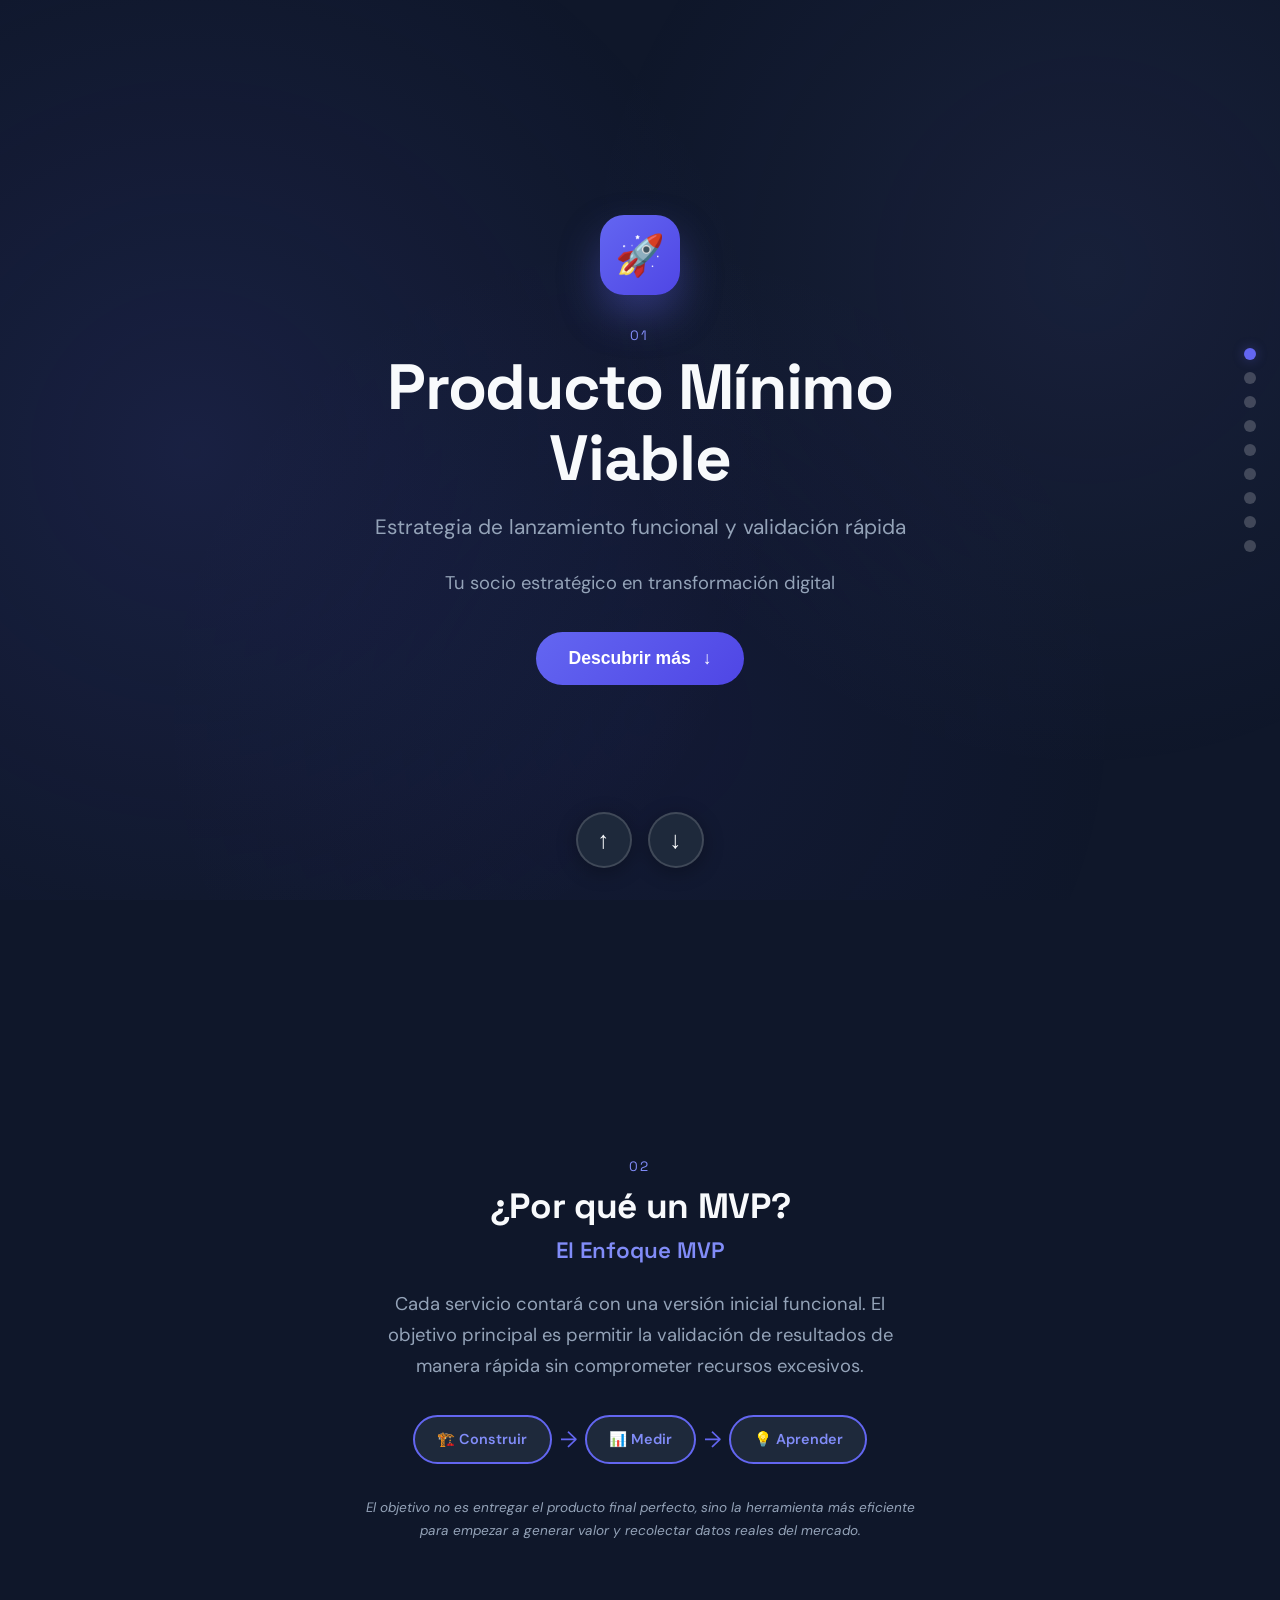
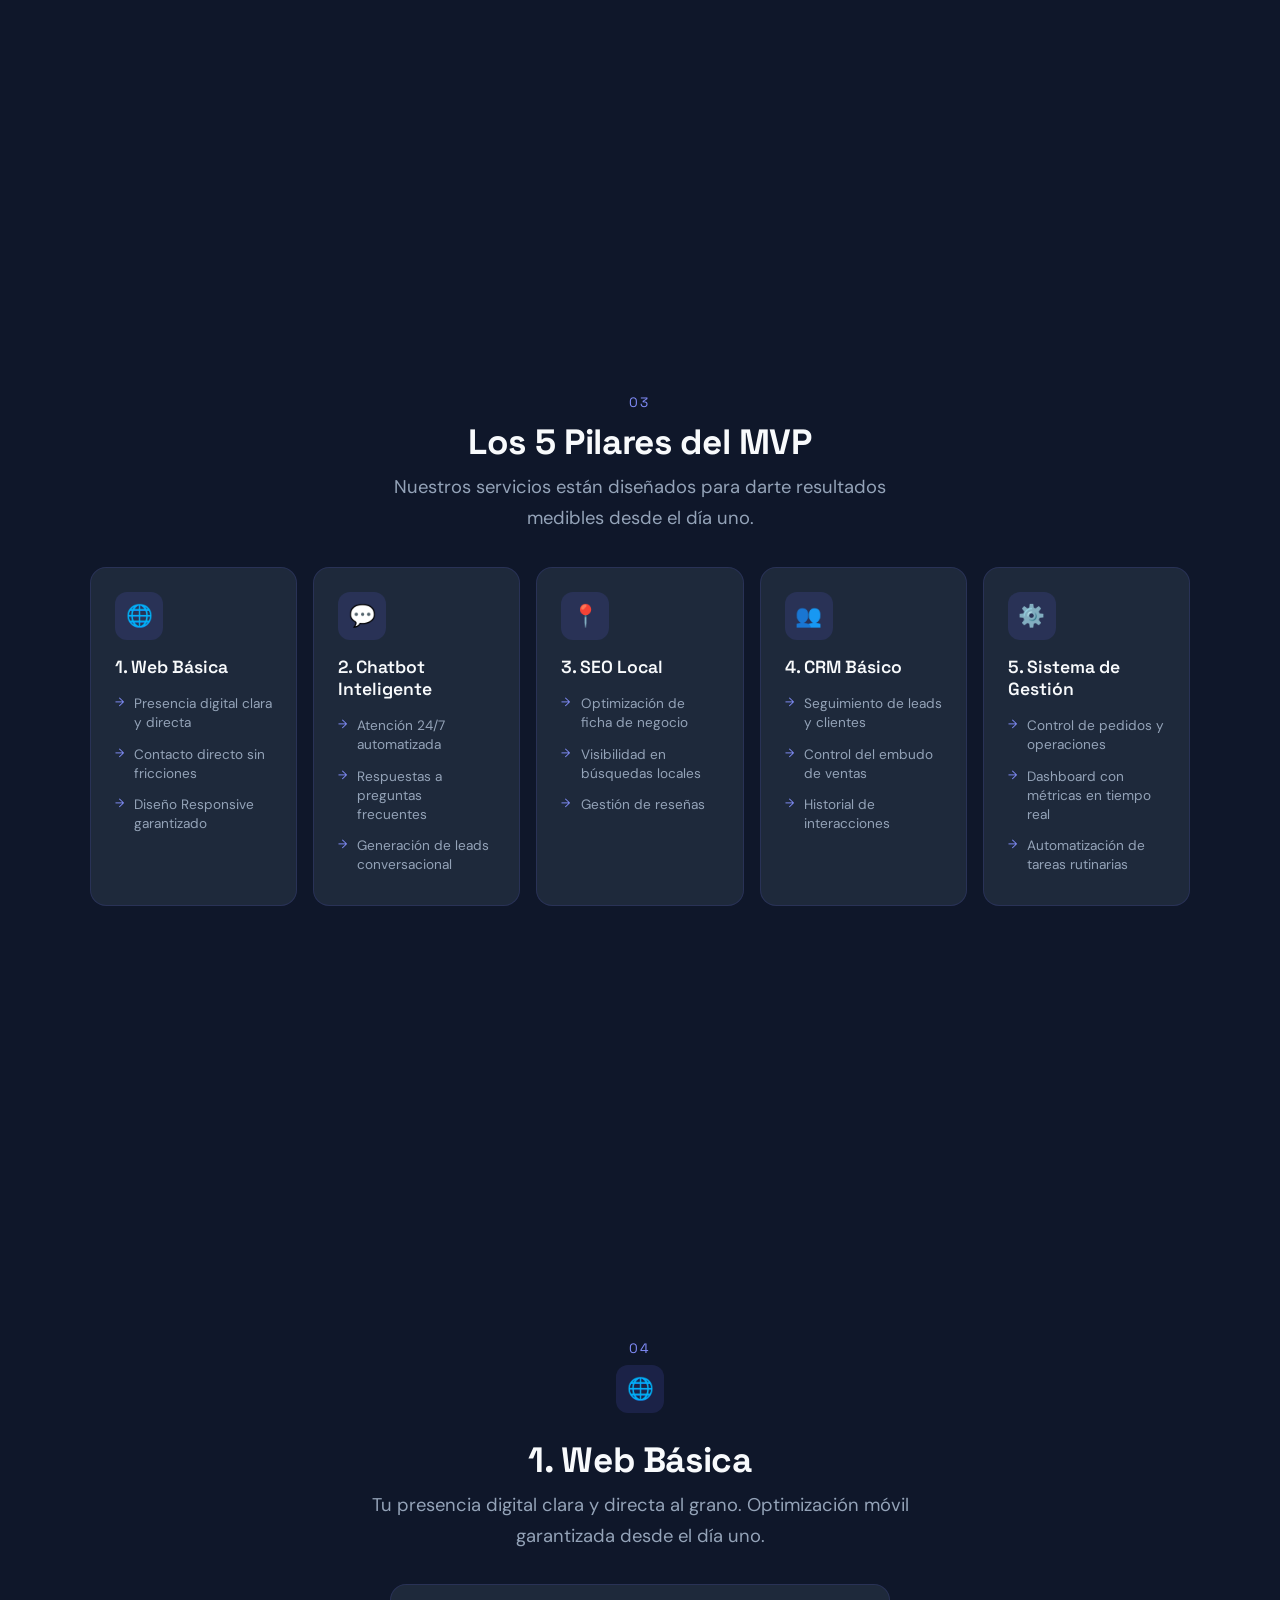
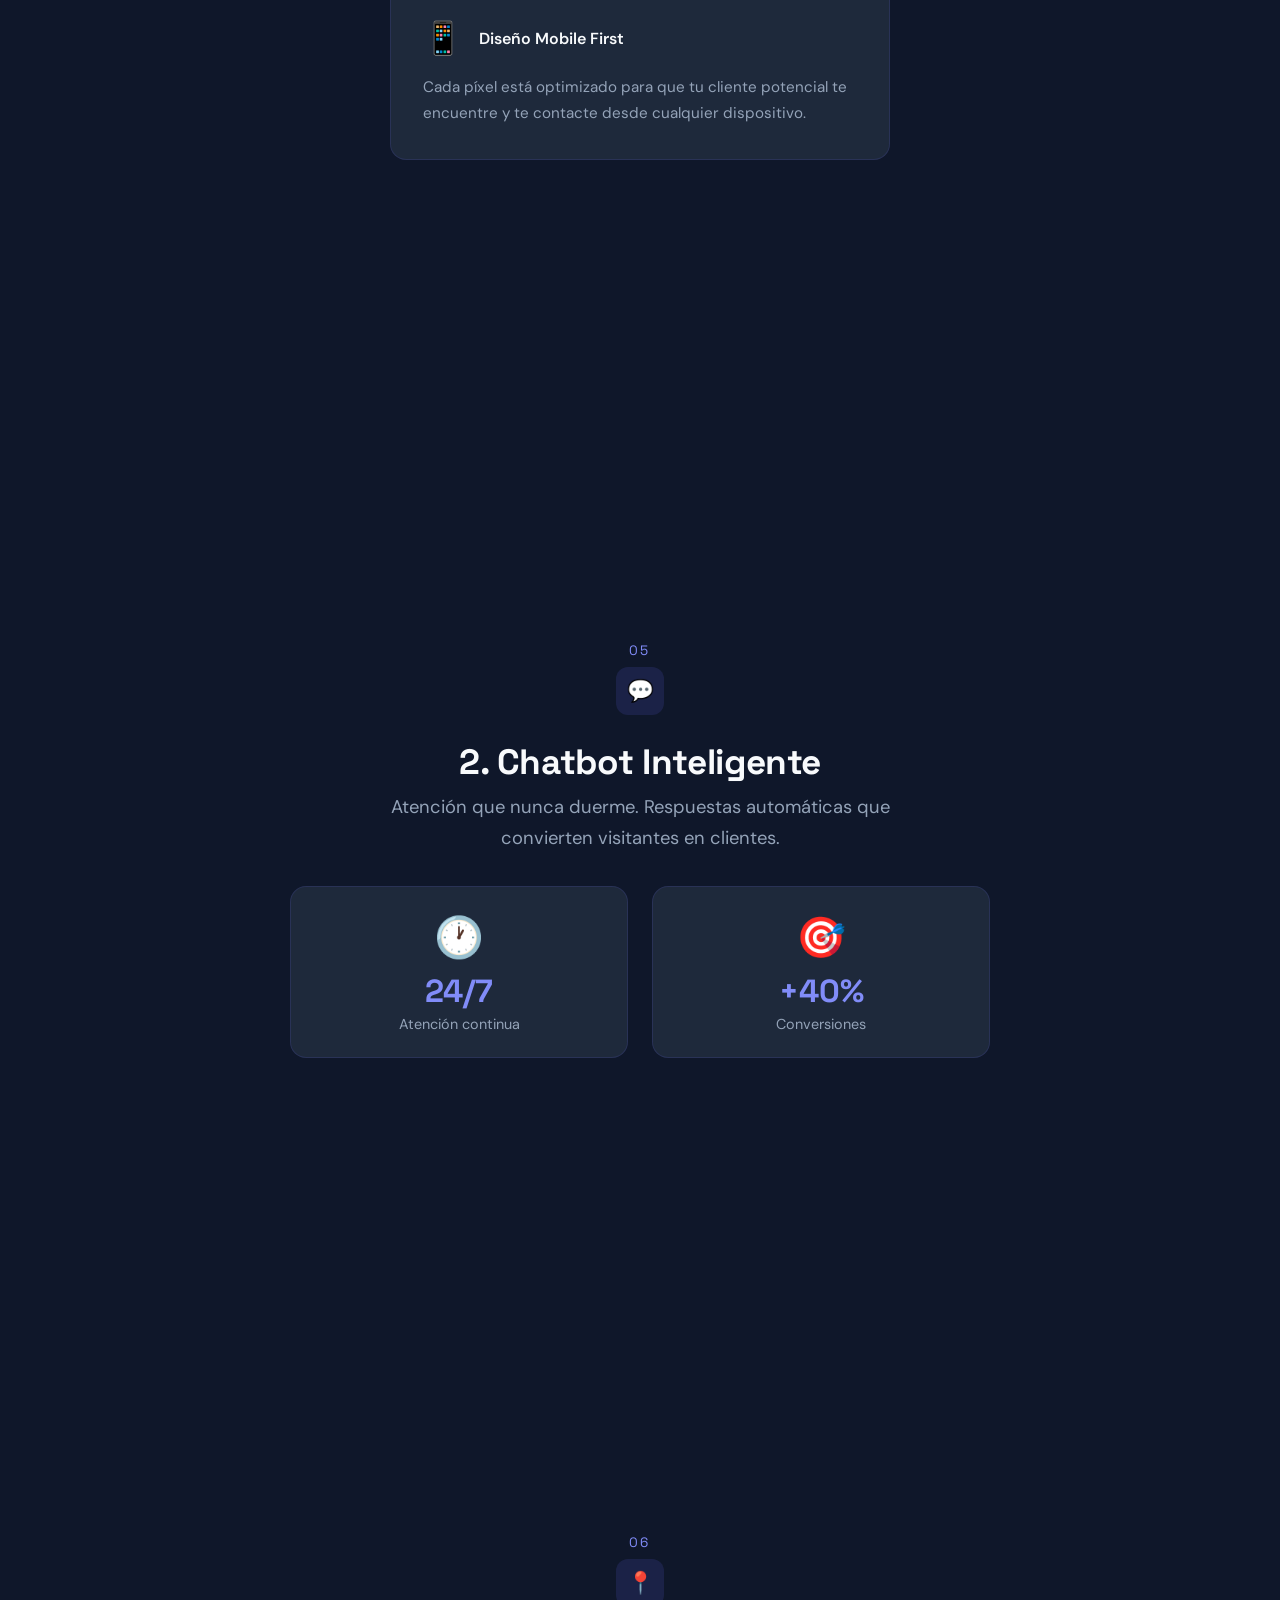
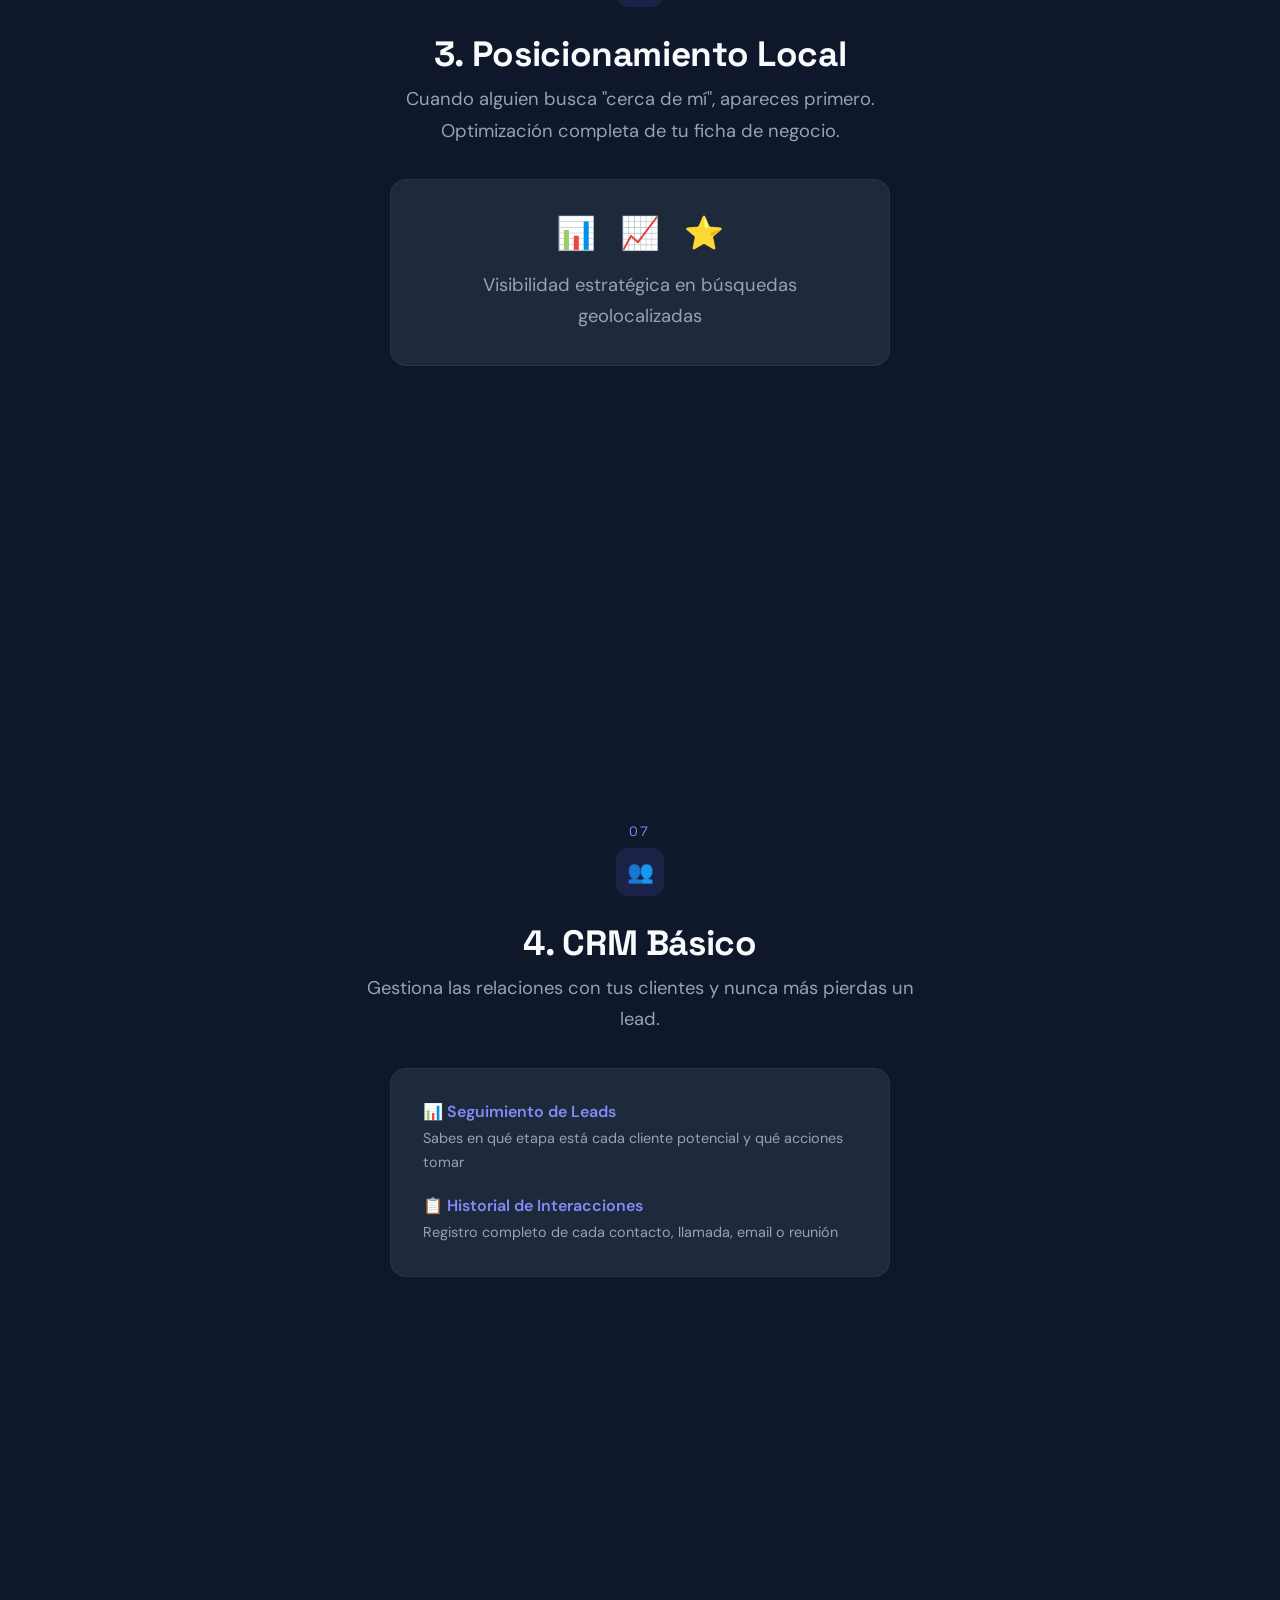
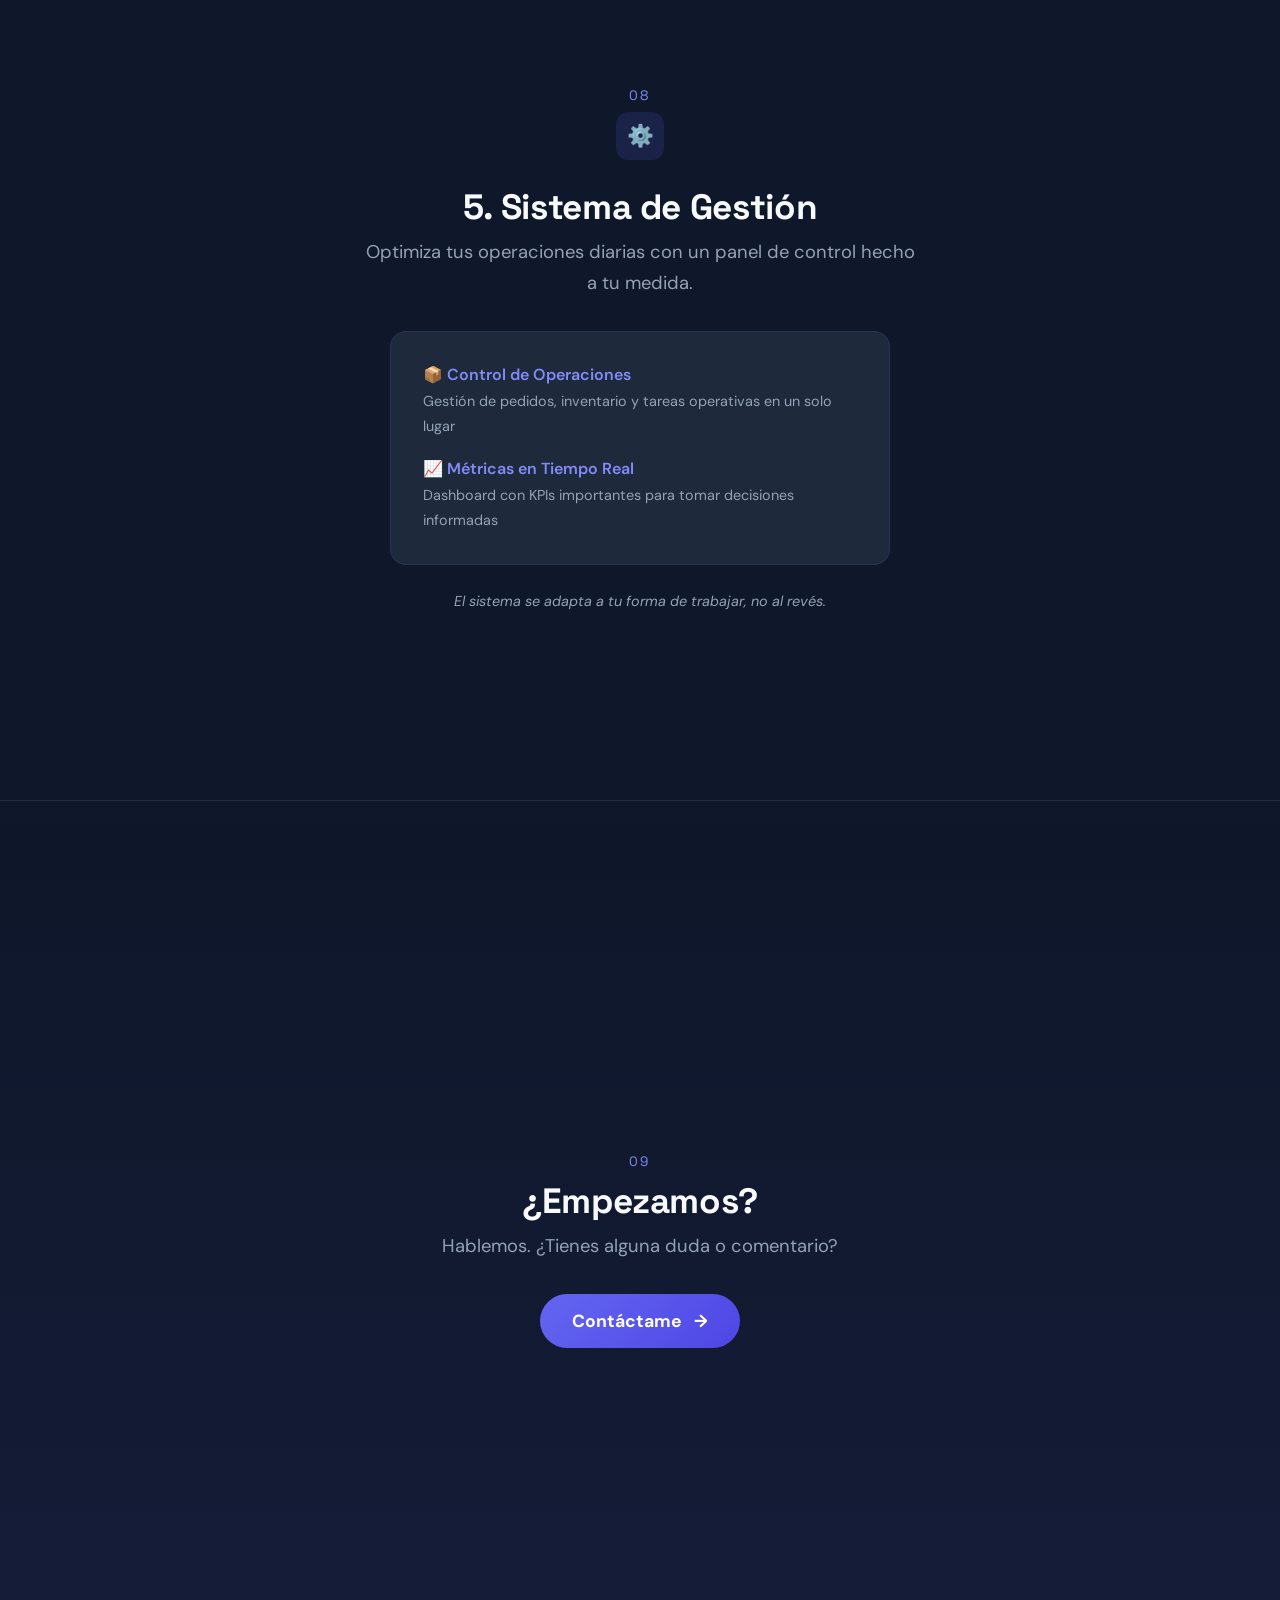
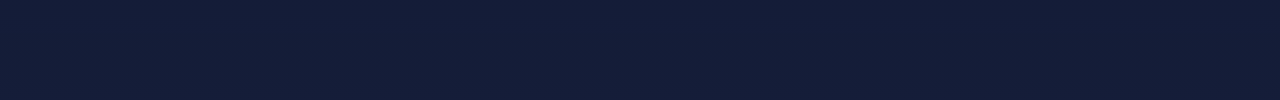
==== index.html @ 4b59388f "index seteado" ====
<!DOCTYPE html>
<html lang="es">
<head>
  <meta charset="UTF-8">
  <meta name="viewport" content="width=device-width, initial-scale=1.0">
  <title>MVP - Producto Mínimo Viable</title>
  <link rel="preconnect" href="https://fonts.googleapis.com">
  <link rel="preconnect" href="https://fonts.gstatic.com" crossorigin>
  <link href="https://fonts.googleapis.com/css2?family=DM+Sans:wght@400;500;700&family=Space+Grotesk:wght@400;600;700&display=swap" rel="stylesheet">
  <style>
    :root {
      /* Indigo Blue Palette */
      --bg-primary: #0F172A;
      --bg-card: #1E293B;
      --bg-card-hover: #263348;
      --text-primary: #F8FAFC;
      --text-secondary: #94A3B8;
      --accent: #6366F1;
      --accent-light: #818CF8;
      --accent-glow: rgba(99, 102, 241, 0.35);
      --gradient: linear-gradient(135deg, #6366F1 0%, #4F46E5 100%);
    }

    * {
      margin: 0;
      padding: 0;
      box-sizing: border-box;
    }

    html {
      scroll-behavior: smooth;
    }

    body {
      font-family: 'DM Sans', sans-serif;
      background: var(--bg-primary);
      color: var(--text-primary);
      overflow-x: hidden;
      min-height: 100vh;
    }

    /* Background Pattern - Indigo */
    body::before {
      content: '';
      position: fixed;
      top: 0;
      left: 0;
      width: 100%;
      height: 100%;
      background: 
        radial-gradient(circle at 15% 50%, rgba(99, 102, 241, 0.12) 0%, transparent 50%),
        radial-gradient(circle at 85% 30%, rgba(129, 140, 248, 0.08) 0%, transparent 40%),
        radial-gradient(circle at 50% 80%, rgba(79, 70, 229, 0.06) 0%, transparent 50%);
      pointer-events: none;
      z-index: -1;
    }

    /* Sections */
    .section {
      min-height: 100vh;
      display: flex;
      flex-direction: column;
      justify-content: center;
      align-items: center;
      padding: 3rem 1.5rem;
      position: relative;
    }

    .section-content {
      max-width: 1100px;
      width: 100%;
      text-align: center;
      animation: fadeIn 0.6s ease-out;
    }

    .section-content-narrow {
      max-width: 700px;
    }

    @keyframes fadeIn {
      from { opacity: 0; transform: translateY(20px); }
      to { opacity: 1; transform: translateY(0); }
    }

    /* Typography */
    h1 {
      font-family: 'Space Grotesk', sans-serif;
      font-size: clamp(2.5rem, 7vw, 4rem);
      font-weight: 700;
      line-height: 1.1;
      margin-bottom: 1rem;
      letter-spacing: -0.02em;
    }

    h2 {
      font-family: 'Space Grotesk', sans-serif;
      font-size: clamp(1.6rem, 4vw, 2.2rem);
      font-weight: 700;
      margin-bottom: 0.5rem;
      letter-spacing: -0.01em;
    }

    h3 {
      font-family: 'Space Grotesk', sans-serif;
      font-size: clamp(1.2rem, 3vw, 1.4rem);
      font-weight: 600;
      color: var(--accent-light);
      margin-bottom: 1.5rem;
    }

    p {
      font-size: clamp(1rem, 2vw, 1.15rem);
      color: var(--text-secondary);
      line-height: 1.7;
      max-width: 550px;
      margin: 0 auto;
    }

    .subtitle {
      font-size: clamp(1.1rem, 2.5vw, 1.3rem);
      color: var(--text-secondary);
      margin-bottom: 1.5rem;
    }

    /* Cover Section */
    .cover-icon {
      width: 80px;
      height: 80px;
      background: var(--gradient);
      border-radius: 24px;
      display: flex;
      align-items: center;
      justify-content: center;
      margin: 0 auto 2rem;
      font-size: 2.5rem;
      box-shadow: 0 20px 40px var(--accent-glow);
    }

    /* Cards - 5 Columns for Large Screens */
    .cards-grid {
      display: grid;
      grid-template-columns: repeat(5, 1fr);
      gap: 1rem;
      margin-top: 2rem;
      width: 100%;
    }

    .card {
      background: var(--bg-card);
      border: 1px solid rgba(99, 102, 241, 0.15);
      border-radius: 16px;
      padding: 1.5rem;
      text-align: left;
      transition: all 0.3s ease;
      display: flex;
      flex-direction: column;
    }

    .card:hover {
      border-color: var(--accent);
      transform: translateY(-4px);
      background: var(--bg-card-hover);
      box-shadow: 0 12px 32px rgba(0, 0, 0, 0.25);
    }

    .card-icon {
      width: 48px;
      height: 48px;
      background: rgba(99, 102, 241, 0.15);
      border-radius: 12px;
      display: flex;
      align-items: center;
      justify-content: center;
      font-size: 1.35rem;
      margin-bottom: 1rem;
    }

    .card h4 {
      font-family: 'Space Grotesk', sans-serif;
      font-size: 1.1rem;
      font-weight: 600;
      margin-bottom: 0.6rem;
      color: var(--text-primary);
    }

    .card ul {
      list-style: none;
      padding: 0;
      margin: 0;
      flex-grow: 1;
    }

    .card li {
      color: var(--text-secondary);
      font-size: 0.85rem;
      padding: 0.4rem 0;
      padding-left: 1.2rem;
      position: relative;
      line-height: 1.4;
    }

    .card li::before {
      content: '→';
      position: absolute;
      left: 0;
      color: var(--accent-light);
      font-size: 0.75rem;
    }

    /* Cycle Diagram */
    .cycle-container {
      display: flex;
      align-items: center;
      justify-content: center;
      gap: 0.5rem;
      margin: 2rem 0;
      flex-wrap: wrap;
    }

    .cycle-step {
      background: var(--bg-card);
      border: 2px solid var(--accent);
      color: var(--accent-light);
      padding: 0.85rem 1.4rem;
      border-radius: 50px;
      font-weight: 600;
      font-size: 0.9rem;
      transition: all 0.3s ease;
    }

    .cycle-arrow {
      color: var(--accent);
      font-size: 1.4rem;
    }

    /* Navigation */
    .nav-buttons {
      position: fixed;
      bottom: 2rem;
      left: 50%;
      transform: translateX(-50%);
      display: flex;
      gap: 1rem;
      z-index: 100;
    }

    .nav-btn {
      width: 56px;
      height: 56px;
      border-radius: 50%;
      border: 2px solid rgba(255,255,255,0.15);
      background: var(--bg-card);
      color: var(--text-primary);
      font-size: 1.5rem;
      cursor: pointer;
      transition: all 0.3s ease;
      display: flex;
      align-items: center;
      justify-content: center;
      box-shadow: 0 4px 20px rgba(0, 0, 0, 0.3);
    }

    .nav-btn:hover {
      border-color: var(--accent);
      background: var(--accent);
      color: white;
    }

    .nav-btn:disabled {
      opacity: 0.3;
      cursor: not-allowed;
    }

    .nav-btn:disabled:hover {
      border-color: rgba(255,255,255,0.15);
      background: var(--bg-card);
      color: var(--text-primary);
    }

    /* Progress Indicator */
    .progress-dots {
      position: fixed;
      right: 1.5rem;
      top: 50%;
      transform: translateY(-50%);
      display: flex;
      flex-direction: column;
      gap: 0.75rem;
      z-index: 100;
    }

    .dot {
      width: 12px;
      height: 12px;
      border-radius: 50%;
      background: rgba(255,255,255,0.2);
      cursor: pointer;
      transition: all 0.3s ease;
    }

    .dot.active {
      background: var(--accent);
      box-shadow: 0 0 12px var(--accent-glow);
    }

    .dot:hover {
      background: var(--accent);
    }

    /* CTA Button */
    .cta-btn {
      display: inline-flex;
      align-items: center;
      gap: 0.75rem;
      background: var(--gradient);
      color: white;
      padding: 1rem 2rem;
      border-radius: 50px;
      font-weight: 700;
      font-size: 1.1rem;
      text-decoration: none;
      margin-top: 2rem;
      transition: all 0.3s ease;
      border: none;
      cursor: pointer;
    }

    .cta-btn:hover {
      transform: scale(1.05);
      box-shadow: 0 15px 30px var(--accent-glow);
    }

    /* Section Number */
    .section-number {
      font-family: 'Space Grotesk', sans-serif;
      font-size: 0.85rem;
      color: var(--accent-light);
      letter-spacing: 0.15em;
      text-transform: uppercase;
      margin-bottom: 0.5rem;
    }

    /* Detail Cards */
    .detail-card {
      background: var(--bg-card);
      border: 1px solid rgba(99, 102, 241, 0.15);
      border-radius: 16px;
      padding: 2rem;
      text-align: left;
      max-width: 500px;
      margin: 2rem auto 0;
    }

    .detail-card-grid {
      display: grid;
      grid-template-columns: 1fr 1fr;
      gap: 1.5rem;
      max-width: 800px;
      margin: 2rem auto 0;
    }

    .stat-card {
      background: var(--bg-card);
      border: 1px solid rgba(99, 102, 241, 0.15);
      border-radius: 16px;
      padding: 1.5rem;
      text-align: center;
    }

    .stat-number {
      color: var(--accent-light);
      font-weight: 700;
      font-size: 2rem;
      font-family: 'Space Grotesk', sans-serif;
    }

    .stat-label {
      color: var(--text-secondary);
      font-size: 0.9rem;
      margin-top: 0.25rem;
    }

    /* Responsive - Tablet */
    @media (max-width: 1024px) {
      .cards-grid {
        grid-template-columns: repeat(3, 1fr);
      }
    }

    /* Responsive - Mobile */
    @media (max-width: 768px) {
      .progress-dots {
        display: none;
      }

      .nav-buttons {
        bottom: 1rem;
      }

      /* Sections: usar 100vh pero contenido al inicio */
      .section {
        min-height: 100vh;
        display: flex;
        flex-direction: column;
        justify-content: flex-start;
        align-items: center;
        padding: 2rem 1.25rem 4rem 1.25rem;
        scroll-margin-top: 0;
        overflow-y: auto;
        -webkit-overflow-scrolling: touch;
      }

      .section-content {
        max-width: 100%;
        width: 100%;
        text-align: center;
        animation: fadeIn 0.6s ease-out;
        flex-shrink: 0;
      }

      /* Reducir spacing entre elementos */
      .section-content-narrow > * + * {
        margin-top: 0.4rem;
      }

      .section-content-narrow {
        max-width: 100%;
      }

      .section-number {
        margin-bottom: 0.2rem;
        font-size: 0.7rem;
      }

      h2 {
        font-size: 1.4rem;
        margin-bottom: 0.25rem;
      }

      h3 {
        font-size: 1rem;
        margin-bottom: 0.5rem;
      }

      p {
        font-size: 0.9rem;
        line-height: 1.5;
      }

      /* Ajustar el cycle-container para que sea más compacto */
      .cycle-container {
        margin: 0.75rem 0;
        gap: 0.3rem;
      }

      .cycle-step {
        padding: 0.5rem 0.85rem;
        font-size: 0.75rem;
      }

      .cycle-arrow {
        font-size: 1rem;
      }

      /* Reducir margins generales */
      .cta-btn {
        margin-top: 1rem;
        padding: 0.75rem 1.25rem;
        font-size: 0.95rem;
      }

      .cover-icon {
        width: 55px;
        height: 55px;
        font-size: 1.75rem;
        margin-bottom: 1rem;
        border-radius: 20px;
      }

      h1 {
        font-size: 1.85rem;
        margin-bottom: 0.4rem;
      }

      .subtitle {
        margin-bottom: 0.75rem;
        font-size: 1rem;
      }

      .card-icon {
        width: 36px;
        height: 36px;
        font-size: 1.1rem;
        margin-bottom: 0.75rem;
      }

      .card h4 {
        font-size: 1rem;
        margin-bottom: 0.4rem;
      }

      .card li {
        font-size: 0.8rem;
        padding: 0.3rem 0;
        padding-left: 1rem;
      }

      .card {
        padding: 1rem;
      }

      /* Detail cards */
      .detail-card {
        padding: 1rem;
        margin-top: 1rem;
        border-radius: 14px;
      }

      .detail-card-grid {
        margin-top: 1rem;
        gap: 0.75rem;
      }

      .stat-card {
        padding: 0.85rem;
        border-radius: 14px;
      }

      .stat-number {
        font-size: 1.5rem;
      }

      .stat-label {
        font-size: 0.8rem;
      }

      /* Section 3: 5 Pilares - una card por pantalla en móvil */
      #section-2 {
        padding: 2rem 1.25rem 4rem 1.25rem;
        min-height: 100vh;
      }

      #section-2 .section-content {
        display: flex;
        flex-direction: column;
        height: 100%;
      }

      #section-2 > .section-content > p {
        margin-bottom: 0.75rem;
      }

      #section-2 .cards-grid {
        display: flex;
        flex-direction: column;
        gap: 0.75rem;
        overflow-y: auto;
        scrollbar-width: none;
        -ms-overflow-style: none;
        scroll-snap-type: y mandatory;
        padding-bottom: 0.5rem;
      }

      #section-2 .cards-grid::-webkit-scrollbar {
        display: none;
      }

      #section-2 .card {
        flex-shrink: 0;
        scroll-snap-align: center;
        min-height: calc(100vh - 180px);
        display: flex;
        flex-direction: column;
        justify-content: center;
        border-radius: 14px;
        padding: 1.25rem;
      }

      #section-2 .card h4 {
        font-size: 1.1rem;
        margin-bottom: 0.5rem;
      }

      #section-2 .card li {
        font-size: 0.85rem;
        padding: 0.35rem 0;
        padding-left: 1.1rem;
      }

      #section-2 .card ul {
        margin-top: 0.25rem;
      }
    }

    /* Footer CTA */
    .footer-cta {
      background: linear-gradient(180deg, transparent 0%, rgba(99, 102, 241, 0.08) 100%);
      border-top: 1px solid rgba(255,255,255,0.06);
    }
  </style>
</head>
<body>

  <!-- Section 1: Cover -->
  <section class="section" id="section-0" data-index="0">
    <div class="section-content section-content-narrow">
      <div class="cover-icon">🚀</div>
      <div class="section-number">01</div>
      <h1>Producto Mínimo Viable</h1>
      <p class="subtitle">Estrategia de lanzamiento funcional y validación rápida</p>
      <p>Tu socio estratégico en transformación digital</p>
      <button class="cta-btn" onclick="scrollToSection(1)">
        Descubrir más
        <span>↓</span>
      </button>
    </div>
  </section>

  <!-- Section 2: MVP Approach -->
  <section class="section" id="section-1" data-index="1">
    <div class="section-content section-content-narrow">
      <div class="section-number">02</div>
      <h2>¿Por qué un MVP?</h2>
      <h3>El Enfoque MVP</h3>
      <p>Cada servicio contará con una versión inicial funcional. El objetivo principal es permitir la validación de resultados de manera rápida sin comprometer recursos excesivos.</p>
      
      <div class="cycle-container">
        <div class="cycle-step">🏗️ Construir</div>
        <span class="cycle-arrow">→</span>
        <div class="cycle-step">📊 Medir</div>
        <span class="cycle-arrow">→</span>
        <div class="cycle-step">💡 Aprender</div>
      </div>
      
      <p style="font-size: 0.85rem; font-style: italic; margin-top: 0.75rem;">El objetivo no es entregar el producto final perfecto, sino la herramienta más eficiente para empezar a generar valor y recolectar datos reales del mercado.</p>
    </div>
  </section>

  <!-- Section 3: Services Overview - 5 Cards in One Screen -->
  <section class="section" id="section-2" data-index="2">
    <div class="section-content">
      <div class="section-number">03</div>
      <h2>Los 5 Pilares del MVP</h2>
      <p>Nuestros servicios están diseñados para darte resultados medibles desde el día uno.</p>
      
      <div class="cards-grid">
        <div class="card">
          <div class="card-icon">🌐</div>
          <h4>1. Web Básica</h4>
          <ul>
            <li>Presencia digital clara y directa</li>
            <li>Contacto directo sin fricciones</li>
            <li>Diseño Responsive garantizado</li>
          </ul>
        </div>
        
        <div class="card">
          <div class="card-icon">💬</div>
          <h4>2. Chatbot Inteligente</h4>
          <ul>
            <li>Atención 24/7 automatizada</li>
            <li>Respuestas a preguntas frecuentes</li>
            <li>Generación de leads conversacional</li>
          </ul>
        </div>
        
        <div class="card">
          <div class="card-icon">📍</div>
          <h4>3. SEO Local</h4>
          <ul>
            <li>Optimización de ficha de negocio</li>
            <li>Visibilidad en búsquedas locales</li>
            <li>Gestión de reseñas</li>
          </ul>
        </div>
        
        <div class="card">
          <div class="card-icon">👥</div>
          <h4>4. CRM Básico</h4>
          <ul>
            <li>Seguimiento de leads y clientes</li>
            <li>Control del embudo de ventas</li>
            <li>Historial de interacciones</li>
          </ul>
        </div>
        
        <div class="card">
          <div class="card-icon">⚙️</div>
          <h4>5. Sistema de Gestión</h4>
          <ul>
            <li>Control de pedidos y operaciones</li>
            <li>Dashboard con métricas en tiempo real</li>
            <li>Automatización de tareas rutinarias</li>
          </ul>
        </div>
      </div>
    </div>
  </section>

  <!-- Section 4: Web Basic Detail -->
  <section class="section" id="section-3" data-index="3">
    <div class="section-content section-content-narrow">
      <div class="section-number">04</div>
      <div class="card-icon" style="margin: 0 auto 1.5rem;">🌐</div>
      <h2>1. Web Básica</h2>
      <p>Tu presencia digital clara y directa al grano. Optimización móvil garantizada desde el día uno.</p>
      
      <div class="detail-card">
        <div style="display: flex; align-items: center; gap: 1rem; margin-bottom: 1rem;">
          <span style="font-size: 2rem;">📱</span>
          <span style="color: var(--text-primary); font-weight: 600;">Diseño Mobile First</span>
        </div>
        <p style="margin: 0; font-size: 0.95rem;">Cada píxel está optimizado para que tu cliente potencial te encuentre y te contacte desde cualquier dispositivo.</p>
      </div>
    </div>
  </section>

  <!-- Section 5: Chatbot Detail -->
  <section class="section" id="section-4" data-index="4">
    <div class="section-content section-content-narrow">
      <div class="section-number">05</div>
      <div class="card-icon" style="margin: 0 auto 1.5rem;">💬</div>
      <h2>2. Chatbot Inteligente</h2>
      <p>Atención que nunca duerme. Respuestas automáticas que convierten visitantes en clientes.</p>
      
      <div class="detail-card-grid">
        <div class="stat-card">
          <div style="font-size: 2.5rem; margin-bottom: 0.5rem;">🕐</div>
          <div class="stat-number">24/7</div>
          <div class="stat-label">Atención continua</div>
        </div>
        <div class="stat-card">
          <div style="font-size: 2.5rem; margin-bottom: 0.5rem;">🎯</div>
          <div class="stat-number">+40%</div>
          <div class="stat-label">Conversiones</div>
        </div>
      </div>
    </div>
  </section>

  <!-- Section 6: SEO Local Detail -->
  <section class="section" id="section-5" data-index="5">
    <div class="section-content section-content-narrow">
      <div class="section-number">06</div>
      <div class="card-icon" style="margin: 0 auto 1.5rem;">📍</div>
      <h2>3. Posicionamiento Local</h2>
      <p>Cuando alguien busca "cerca de mí", apareces primero. Optimización completa de tu ficha de negocio.</p>
      
      <div class="detail-card">
        <div style="display: flex; align-items: center; justify-content: center; gap: 1.5rem; margin-bottom: 1rem;">
          <span style="font-size: 2rem;">📊</span>
          <span style="font-size: 2rem;">📈</span>
          <span style="font-size: 2rem;">⭐</span>
        </div>
        <p style="text-align: center; margin: 0;">Visibilidad estratégica en búsquedas geolocalizadas</p>
      </div>
    </div>
  </section>

  <!-- Section 7: CRM Detail -->
  <section class="section" id="section-6" data-index="6">
    <div class="section-content section-content-narrow">
      <div class="section-number">07</div>
      <div class="card-icon" style="margin: 0 auto 1.5rem;">👥</div>
      <h2>4. CRM Básico</h2>
      <p>Gestiona las relaciones con tus clientes y nunca más pierdas un lead.</p>
      
      <div class="detail-card">
        <div style="margin-bottom: 1.25rem;">
          <div style="color: var(--accent-light); font-weight: 600; margin-bottom: 0.25rem;">📊 Seguimiento de Leads</div>
          <p style="margin: 0; font-size: 0.9rem; max-width: 100%;">Sabes en qué etapa está cada cliente potencial y qué acciones tomar</p>
        </div>
        <div>
          <div style="color: var(--accent-light); font-weight: 600; margin-bottom: 0.25rem;">📋 Historial de Interacciones</div>
          <p style="margin: 0; font-size: 0.9rem; max-width: 100%;">Registro completo de cada contacto, llamada, email o reunión</p>
        </div>
      </div>
    </div>
  </section>

  <!-- Section 8: System Detail -->
  <section class="section" id="section-7" data-index="7">
    <div class="section-content section-content-narrow">
      <div class="section-number">08</div>
      <div class="card-icon" style="margin: 0 auto 1.5rem;">⚙️</div>
      <h2>5. Sistema de Gestión</h2>
      <p>Optimiza tus operaciones diarias con un panel de control hecho a tu medida.</p>
      
      <div class="detail-card">
        <div style="margin-bottom: 1.25rem;">
          <div style="color: var(--accent-light); font-weight: 600; margin-bottom: 0.25rem;">📦 Control de Operaciones</div>
          <p style="margin: 0; font-size: 0.9rem; max-width: 100%;">Gestión de pedidos, inventario y tareas operativas en un solo lugar</p>
        </div>
        <div>
          <div style="color: var(--accent-light); font-weight: 600; margin-bottom: 0.25rem;">📈 Métricas en Tiempo Real</div>
          <p style="margin: 0; font-size: 0.9rem; max-width: 100%;">Dashboard con KPIs importantes para tomar decisiones informadas</p>
        </div>
      </div>
      
      <p style="margin-top: 1.5rem; font-size: 0.9rem; font-style: italic;">El sistema se adapta a tu forma de trabajar, no al revés.</p>
    </div>
  </section>

  <!-- Section 9: Final CTA -->
  <section class="section footer-cta" id="section-8" data-index="8">
    <div class="section-content section-content-narrow">
      <div class="section-number">09</div>
      <h2>¿Empezamos?</h2>
      <p>Hablemos. ¿Tienes alguna duda o comentario?</p>
      <a href="https://wa.me/526481019036?text=Hola,%20me%20interesa%20conocer%20más%20sobre%20sus%20servicios" class="cta-btn" target="_blank" rel="noopener noreferrer">
        Contáctame
        <span>→</span>
      </a>
    </div>
  </section>

  <!-- Navigation -->
  <div class="nav-buttons">
    <button class="nav-btn" id="prev-btn" onclick="prevSection()">↑</button>
    <button class="nav-btn" id="next-btn" onclick="nextSection()">↓</button>
  </div>

  <!-- Progress Dots -->
  <div class="progress-dots" id="progress-dots"></div>

  <script>
    const sections = document.querySelectorAll('.section');
    const totalSections = sections.length;
    let currentSection = 0;

    // Para móvil: trackear card actual dentro de los 5 pilares
    let currentCardInPillars = 0;
    const cardsGrid = document.querySelector('#section-2 .cards-grid');
    const cards = cardsGrid ? cardsGrid.querySelectorAll('.card') : [];

    // Create progress dots
    const dotsContainer = document.getElementById('progress-dots');
    for (let i = 0; i < totalSections; i++) {
      const dot = document.createElement('div');
      dot.className = 'dot' + (i === 0 ? ' active' : '');
      dot.onclick = () => scrollToSection(i);
      dotsContainer.appendChild(dot);
    }

    function updateUI() {
      // Update dots
      document.querySelectorAll('.dot').forEach((dot, index) => {
        dot.classList.toggle('active', index === currentSection);
      });

      // Update nav buttons
      document.getElementById('prev-btn').disabled = currentSection === 0;
      document.getElementById('next-btn').disabled = currentSection === totalSections - 1;
    }

    function scrollToSection(index) {
      if (index >= 0 && index < totalSections) {
        currentSection = index;
        sections[index].scrollIntoView({ behavior: 'smooth' });
        updateUI();
      }
    }

    function isMobile() {
      return window.innerWidth <= 768;
    }

    function nextSection() {
      // En móvil, si estamos en la sección de pilares (index 2)
      if (isMobile() && currentSection === 2 && cards.length > 0) {
        if (currentCardInPillars < cards.length - 1) {
          currentCardInPillars++;
          cards[currentCardInPillars].scrollIntoView({ behavior: 'smooth', block: 'center' });
          return;
        } else {
          // Ir a la siguiente sección principal
          currentCardInPillars = 0;
        }
      }
      
      if (currentSection < totalSections - 1) {
        scrollToSection(currentSection + 1);
      }
    }

    function prevSection() {
      // En móvil, si estamos en la sección de pilares (index 2)
      if (isMobile() && currentSection === 2 && cards.length > 0) {
        if (currentCardInPillars > 0) {
          currentCardInPillars--;
          cards[currentCardInPillars].scrollIntoView({ behavior: 'smooth', block: 'center' });
          return;
        } else {
          // Ir a la sección anterior
          currentCardInPillars = 0;
        }
      }
      
      if (currentSection > 0) {
        scrollToSection(currentSection - 1);
      }
    }

    // Keyboard navigation
    document.addEventListener('keydown', (e) => {
      if (e.key === 'ArrowDown' || e.key === 'ArrowRight') {
        e.preventDefault();
        nextSection();
      } else if (e.key === 'ArrowUp' || e.key === 'ArrowLeft') {
        e.preventDefault();
        prevSection();
      }
    });

    // Scroll detection
    const observer = new IntersectionObserver((entries) => {
      entries.forEach(entry => {
        if (entry.isIntersecting) {
          const index = parseInt(entry.target.dataset.index);
          currentSection = index;
          
          // Reset card index cuando entramos a pilares
          if (index === 2) {
            currentCardInPillars = 0;
          }
          
          updateUI();
        }
      });
    }, { threshold: 0.5 });

    sections.forEach(section => observer.observe(section));

    // Initialize
    updateUI();
  </script>
</body>
</html>
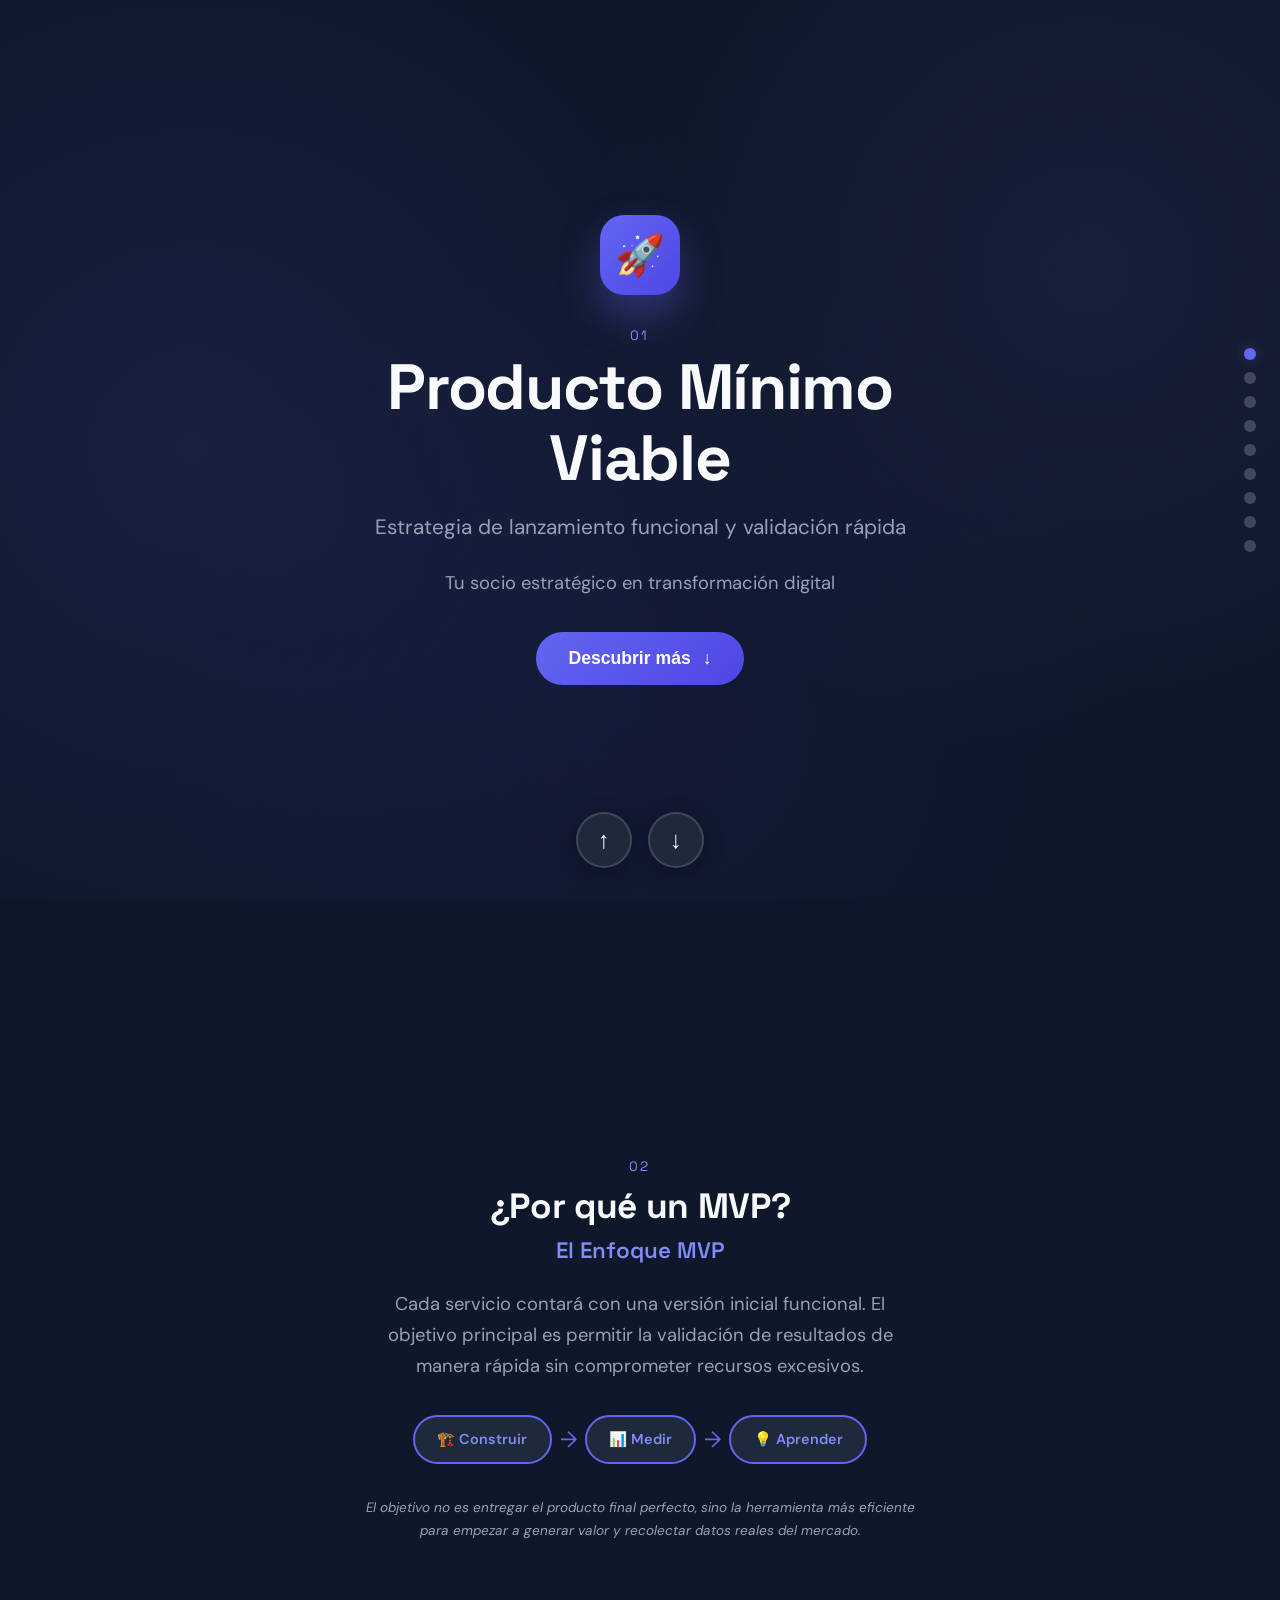
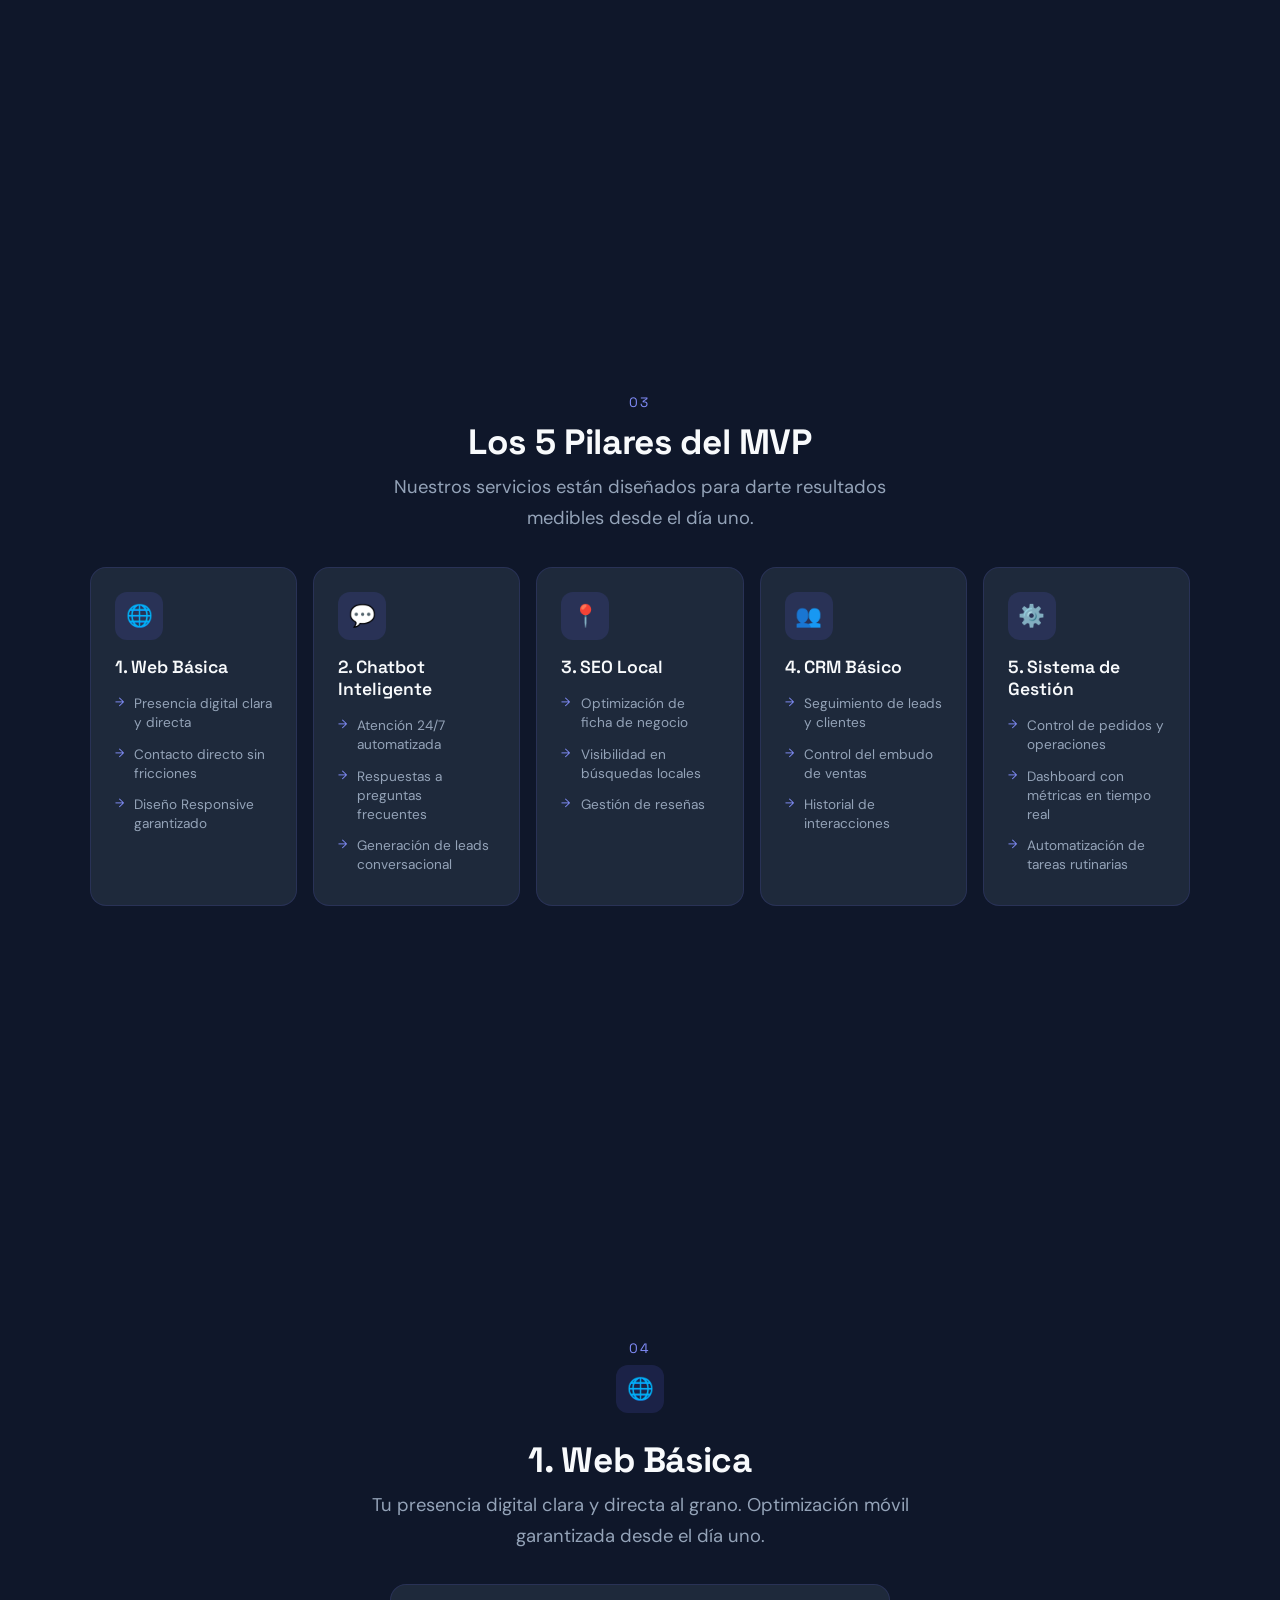
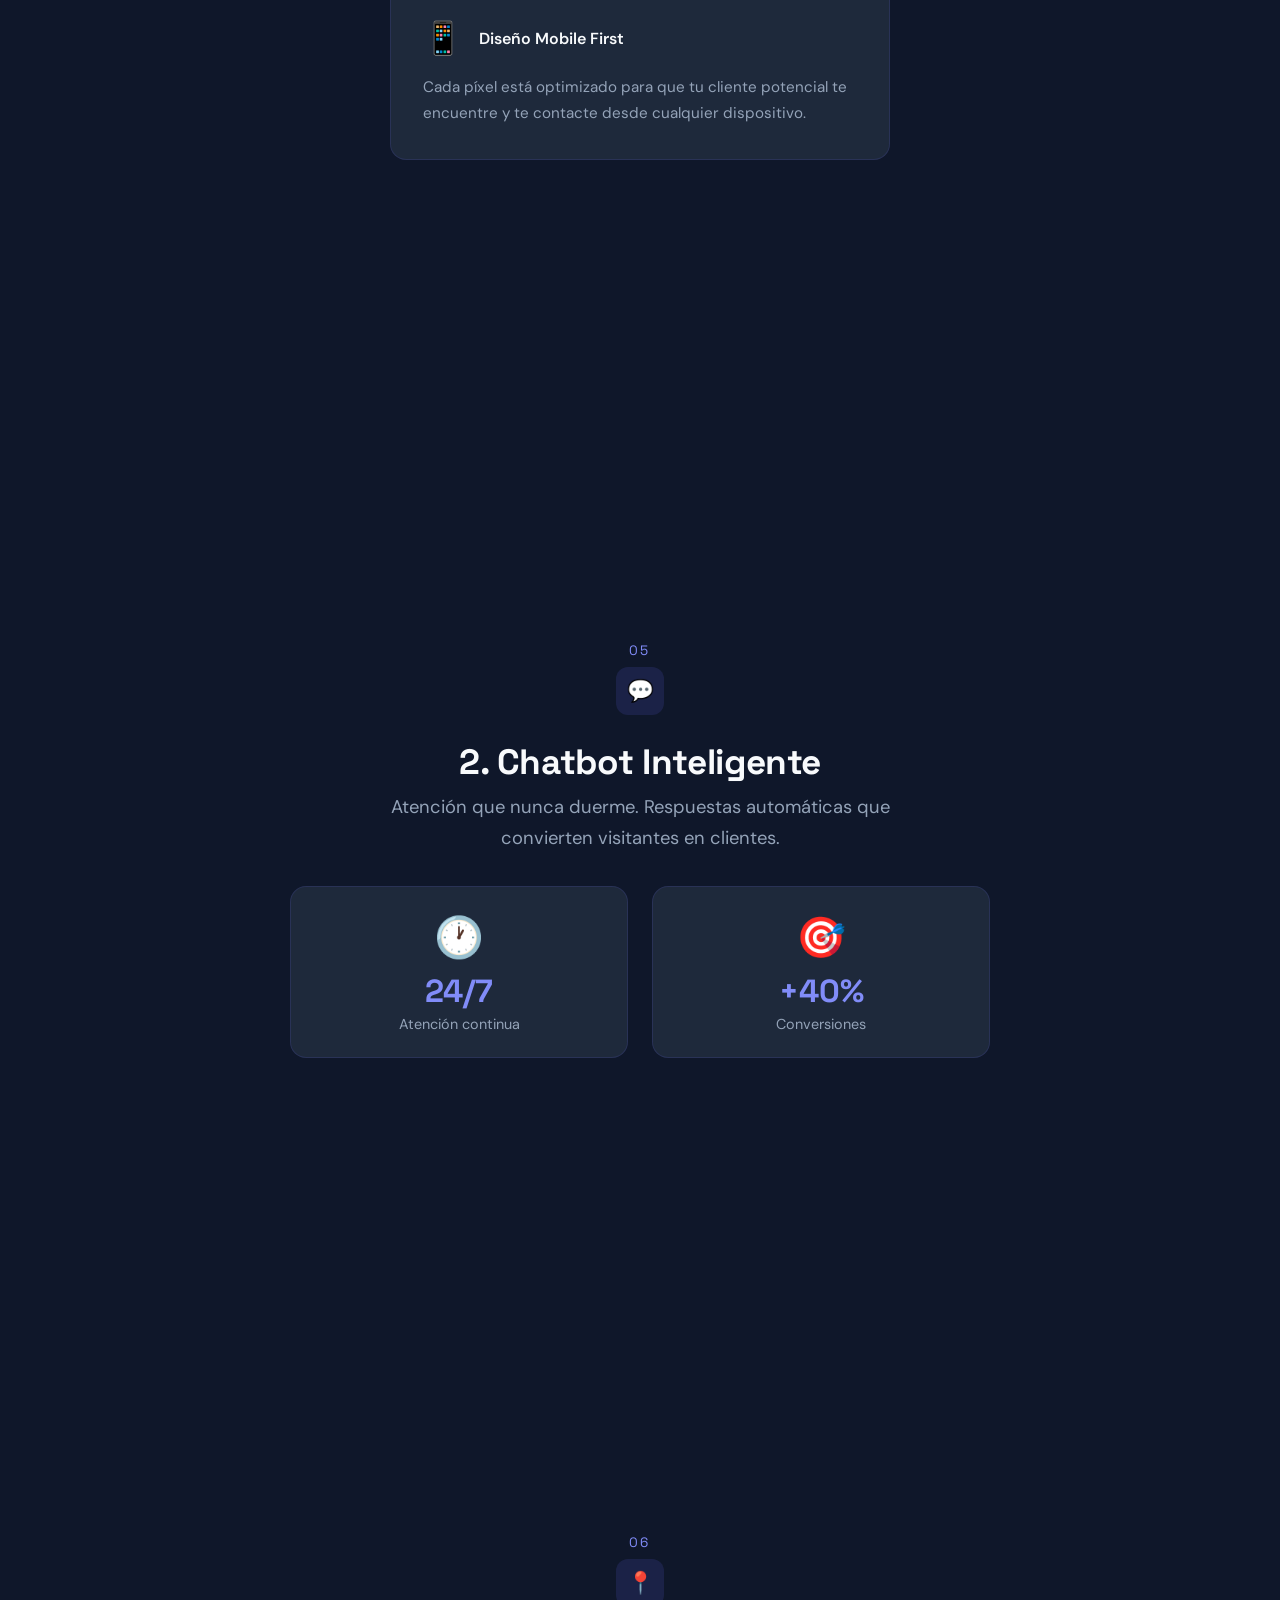
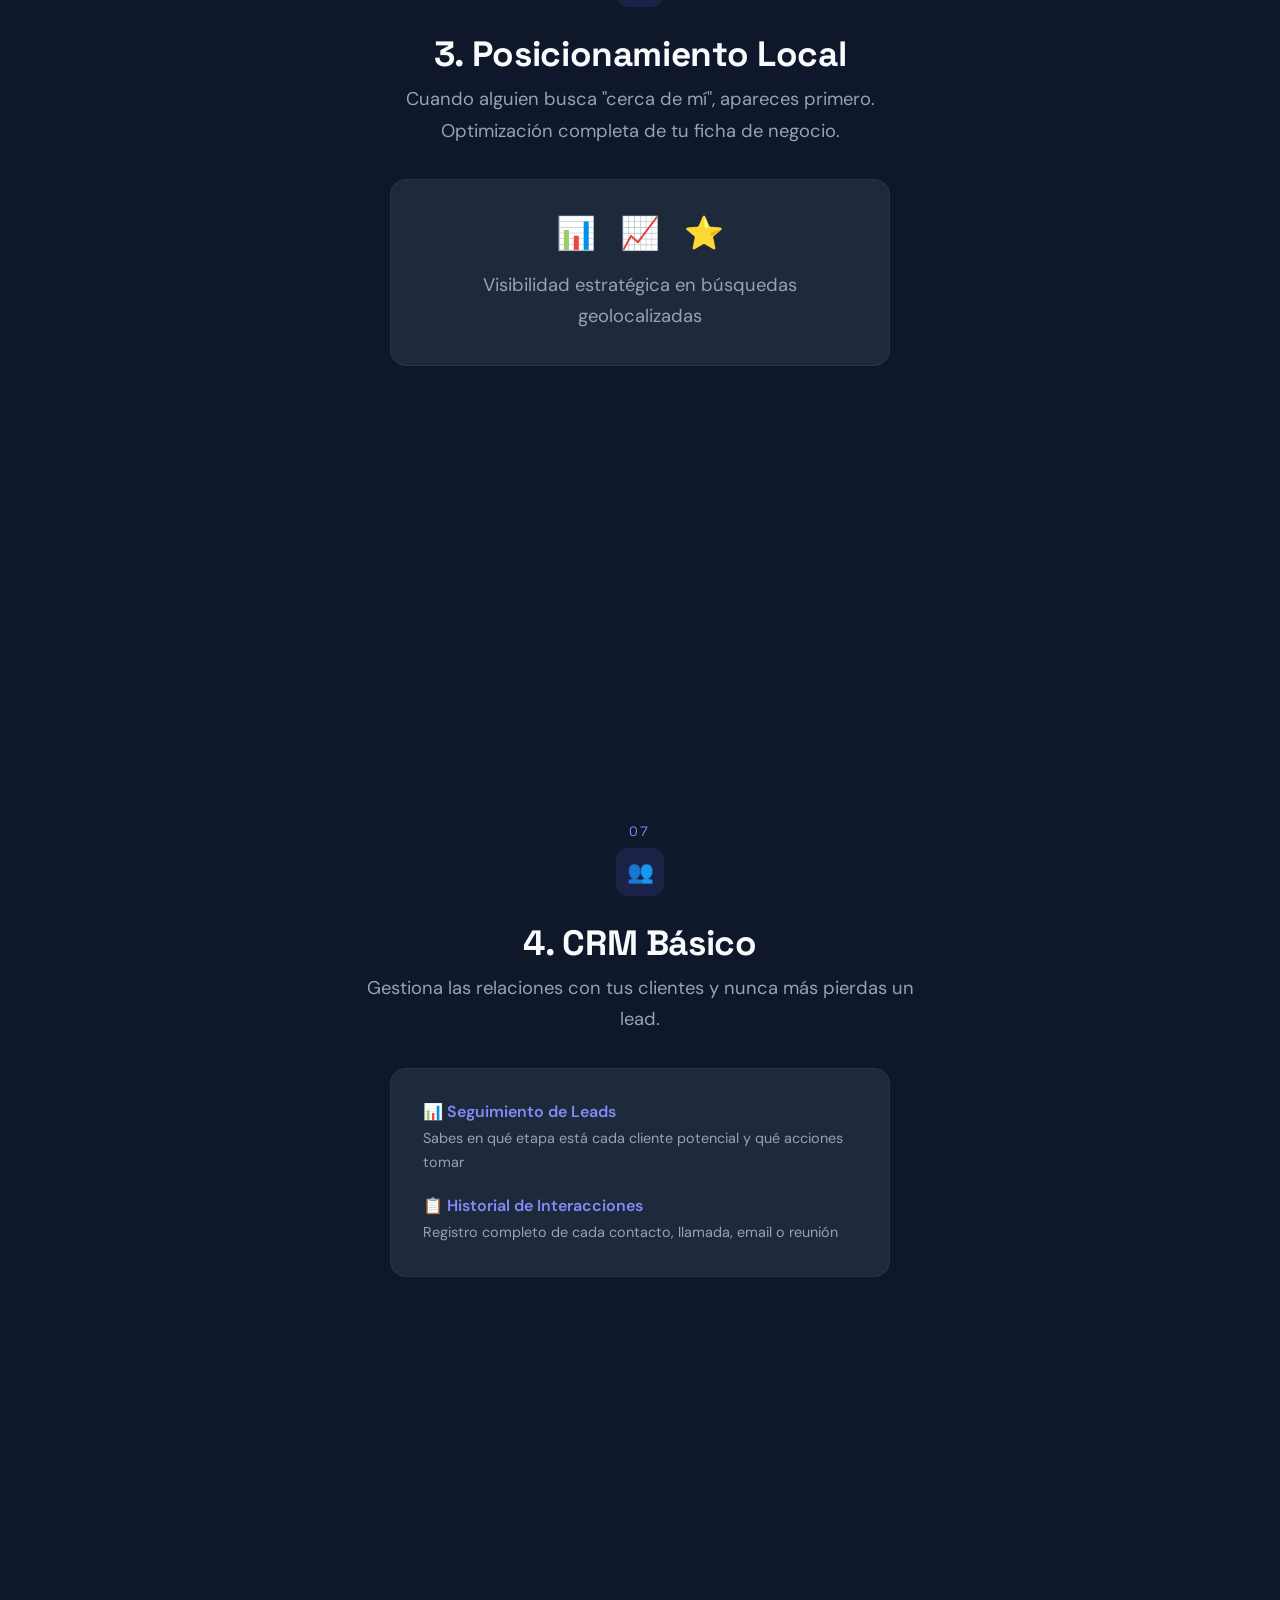
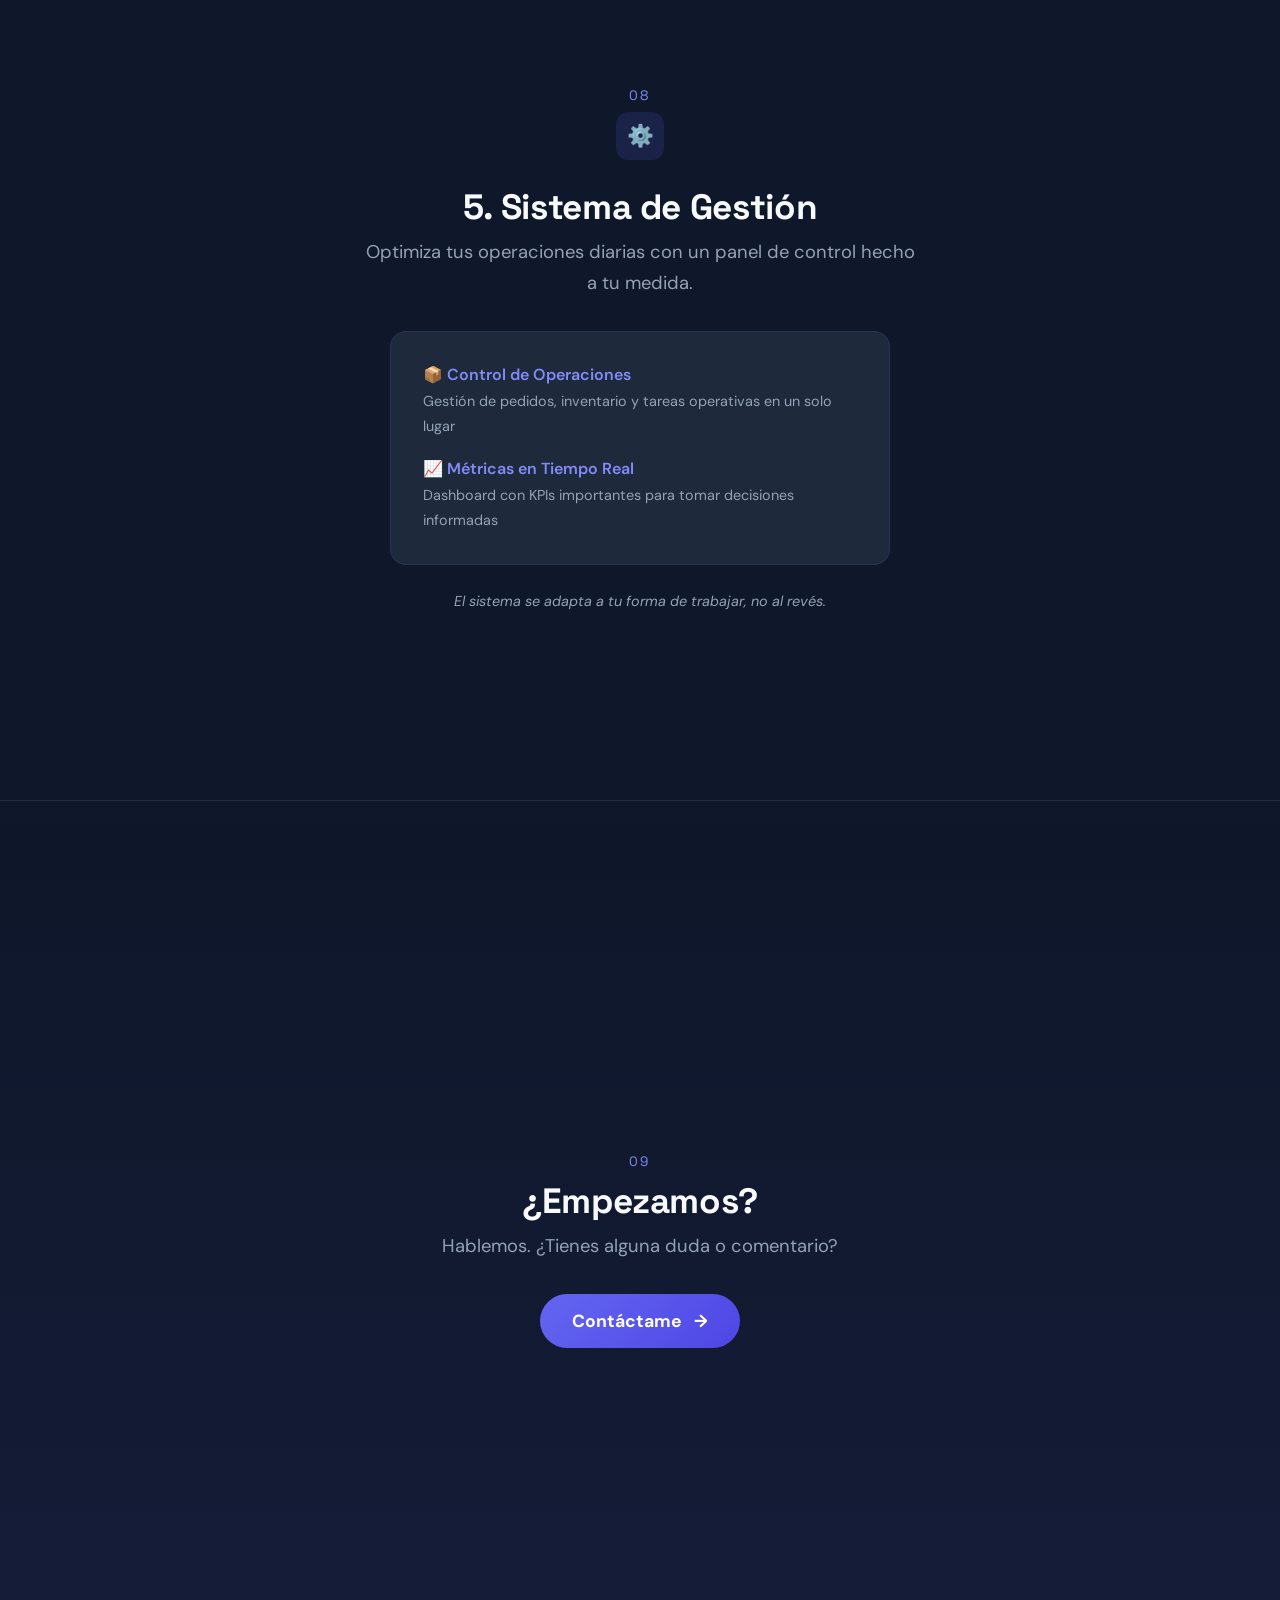
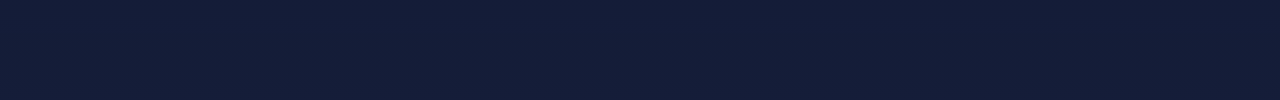
==== commit d8711bca: "Enhance mobile responsiveness and accessibility in CSS styles" ====
--- a/index.html
+++ b/index.html
@@ -387,24 +387,41 @@
       }
     }
 
-    /* Responsive - Mobile */
+    /* ============================================
+       MOBILE-FIRST RESPONSIVE DESIGN
+       ============================================
+       Principios aplicados:
+       - Tamaño mínimo de texto legible: 16px (1rem)
+       - Touch targets mínimo: 44px
+       - Contraste AAA para accesibilidad
+       - Jerarquía clara con sizes escalados
+    */
     @media (max-width: 768px) {
+      /* Hide progress dots on mobile - they are too small */
       .progress-dots {
         display: none;
       }
 
+      /* Navigation buttons - touch-friendly sizing */
       .nav-buttons {
-        bottom: 1rem;
-      }
-
-      /* Sections: usar 100vh pero contenido al inicio */
+        bottom: 1.25rem;
+        gap: 0.85rem;
+      }
+
+      .nav-btn {
+        width: 60px;
+        height: 60px;
+        font-size: 1.6rem;
+      }
+
+      /* Sections: contenido al inicio con scroll natural */
       .section {
         min-height: 100vh;
         display: flex;
         flex-direction: column;
         justify-content: flex-start;
         align-items: center;
-        padding: 2rem 1.25rem 4rem 1.25rem;
+        padding: 3rem 1.5rem 5rem 1.5rem;
         scroll-margin-top: 0;
         overflow-y: auto;
         -webkit-overflow-scrolling: touch;
@@ -418,125 +435,155 @@
         flex-shrink: 0;
       }
 
-      /* Reducir spacing entre elementos */
-      .section-content-narrow > * + * {
-        margin-top: 0.4rem;
-      }
-
       .section-content-narrow {
         max-width: 100%;
       }
 
+      /* Spacing generoso entre elementos */
+      .section-content-narrow > * + * {
+        margin-top: 0.75rem;
+      }
+
+      /* Section number - visible pero discreto */
       .section-number {
-        margin-bottom: 0.2rem;
-        font-size: 0.7rem;
-      }
-
+        margin-bottom: 0.5rem;
+        font-size: 0.85rem;
+        letter-spacing: 0.2em;
+      }
+
+      /* H1 - Título principal bien visible */
+      h1 {
+        font-size: clamp(2rem, 8vw, 2.5rem);
+        margin-bottom: 0.5rem;
+        line-height: 1.15;
+      }
+
+      .subtitle {
+        margin-bottom: 1rem;
+        font-size: clamp(1.05rem, 3.5vw, 1.2rem);
+      }
+
+      /* H2 - Subtítulos claros */
       h2 {
-        font-size: 1.4rem;
-        margin-bottom: 0.25rem;
-      }
-
+        font-size: clamp(1.5rem, 5vw, 1.75rem);
+        margin-bottom: 0.5rem;
+        line-height: 1.2;
+      }
+
+      /* H3 - Etiquetas destacadas */
       h3 {
-        font-size: 1rem;
+        font-size: clamp(1.1rem, 3.5vw, 1.25rem);
+        margin-bottom: 0.75rem;
+      }
+
+      /* Párrafos - MÍNIMO 16px para legibilidad */
+      p {
+        font-size: clamp(1rem, 3vw, 1.1rem);
+        line-height: 1.65;
+        max-width: 100%;
+      }
+
+      /* Cover icon - más grande y visible */
+      .cover-icon {
+        width: 70px;
+        height: 70px;
+        font-size: 2rem;
+        margin-bottom: 1.25rem;
+        border-radius: 22px;
+      }
+
+      /* CTA Button - touch target mínimo 44px altura */
+      .cta-btn {
+        margin-top: 1.5rem;
+        padding: 1rem 1.75rem;
+        font-size: 1.05rem;
+        min-height: 52px;
+        display: inline-flex;
+        align-items: center;
+        justify-content: center;
+      }
+
+      /* Cycle diagram - legible */
+      .cycle-container {
+        margin: 1rem 0;
+        gap: 0.4rem;
+        flex-wrap: wrap;
+        justify-content: center;
+      }
+
+      .cycle-step {
+        padding: 0.75rem 1.1rem;
+        font-size: 0.9rem;
+        border-radius: 50px;
+      }
+
+      .cycle-arrow {
+        font-size: 1.2rem;
+      }
+
+      /* Cards base - legible */
+      .card {
+        padding: 1.25rem;
+        border-radius: 16px;
+      }
+
+      .card-icon {
+        width: 44px;
+        height: 44px;
+        font-size: 1.25rem;
+        margin-bottom: 0.85rem;
+        border-radius: 12px;
+      }
+
+      .card h4 {
+        font-size: 1.15rem;
         margin-bottom: 0.5rem;
       }
 
-      p {
-        font-size: 0.9rem;
+      .card li {
+        font-size: 0.95rem;
+        padding: 0.4rem 0;
+        padding-left: 1.25rem;
         line-height: 1.5;
       }
 
-      /* Ajustar el cycle-container para que sea más compacto */
-      .cycle-container {
-        margin: 0.75rem 0;
-        gap: 0.3rem;
-      }
-
-      .cycle-step {
-        padding: 0.5rem 0.85rem;
-        font-size: 0.75rem;
-      }
-
-      .cycle-arrow {
-        font-size: 1rem;
-      }
-
-      /* Reducir margins generales */
-      .cta-btn {
-        margin-top: 1rem;
-        padding: 0.75rem 1.25rem;
-        font-size: 0.95rem;
-      }
-
-      .cover-icon {
-        width: 55px;
-        height: 55px;
-        font-size: 1.75rem;
-        margin-bottom: 1rem;
-        border-radius: 20px;
-      }
-
-      h1 {
-        font-size: 1.85rem;
-        margin-bottom: 0.4rem;
-      }
-
-      .subtitle {
-        margin-bottom: 0.75rem;
-        font-size: 1rem;
-      }
-
-      .card-icon {
-        width: 36px;
-        height: 36px;
-        font-size: 1.1rem;
-        margin-bottom: 0.75rem;
-      }
-
-      .card h4 {
-        font-size: 1rem;
-        margin-bottom: 0.4rem;
-      }
-
-      .card li {
-        font-size: 0.8rem;
-        padding: 0.3rem 0;
-        padding-left: 1rem;
-      }
-
-      .card {
-        padding: 1rem;
+      .card li::before {
+        font-size: 0.85rem;
       }
 
       /* Detail cards */
       .detail-card {
+        padding: 1.25rem;
+        margin-top: 1.25rem;
+        border-radius: 16px;
+        text-align: left;
+      }
+
+      .detail-card p {
+        font-size: 0.95rem;
+      }
+
+      .detail-card-grid {
+        margin-top: 1.25rem;
+        gap: 1rem;
+      }
+
+      .stat-card {
         padding: 1rem;
-        margin-top: 1rem;
-        border-radius: 14px;
-      }
-
-      .detail-card-grid {
-        margin-top: 1rem;
-        gap: 0.75rem;
-      }
-
-      .stat-card {
-        padding: 0.85rem;
-        border-radius: 14px;
+        border-radius: 16px;
       }
 
       .stat-number {
-        font-size: 1.5rem;
+        font-size: 1.75rem;
       }
 
       .stat-label {
-        font-size: 0.8rem;
-      }
-
-      /* Section 3: 5 Pilares - una card por pantalla en móvil */
+        font-size: 0.9rem;
+      }
+
+      /* Section 3: 5 Pilares - scroll vertical con snap */
       #section-2 {
-        padding: 2rem 1.25rem 4rem 1.25rem;
+        padding: 3rem 1.5rem 5rem 1.5rem;
         min-height: 100vh;
       }
 
@@ -547,18 +594,19 @@
       }
 
       #section-2 > .section-content > p {
-        margin-bottom: 0.75rem;
+        margin-bottom: 1rem;
       }
 
       #section-2 .cards-grid {
         display: flex;
         flex-direction: column;
-        gap: 0.75rem;
+        gap: 1rem;
         overflow-y: auto;
         scrollbar-width: none;
         -ms-overflow-style: none;
         scroll-snap-type: y mandatory;
-        padding-bottom: 0.5rem;
+        padding-bottom: 1rem;
+        flex-grow: 1;
       }
 
       #section-2 .cards-grid::-webkit-scrollbar {
@@ -568,27 +616,36 @@
       #section-2 .card {
         flex-shrink: 0;
         scroll-snap-align: center;
-        min-height: calc(100vh - 180px);
+        min-height: calc(100vh - 220px);
         display: flex;
         flex-direction: column;
         justify-content: center;
-        border-radius: 14px;
-        padding: 1.25rem;
+        border-radius: 16px;
+        padding: 1.5rem;
       }
 
       #section-2 .card h4 {
-        font-size: 1.1rem;
-        margin-bottom: 0.5rem;
+        font-size: 1.25rem;
+        margin-bottom: 0.6rem;
       }
 
       #section-2 .card li {
-        font-size: 0.85rem;
-        padding: 0.35rem 0;
-        padding-left: 1.1rem;
+        font-size: 1rem;
+        padding: 0.45rem 0;
+        padding-left: 1.3rem;
       }
 
       #section-2 .card ul {
-        margin-top: 0.25rem;
+        margin-top: 0.5rem;
+      }
+
+      /* Inline styles que necesitan ajuste */
+      .detail-card [style*="font-size: 0.9rem"] {
+        font-size: 0.95rem !important;
+      }
+
+      .detail-card [style*="font-size: 0.85rem"] {
+        font-size: 0.95rem !important;
       }
     }
 
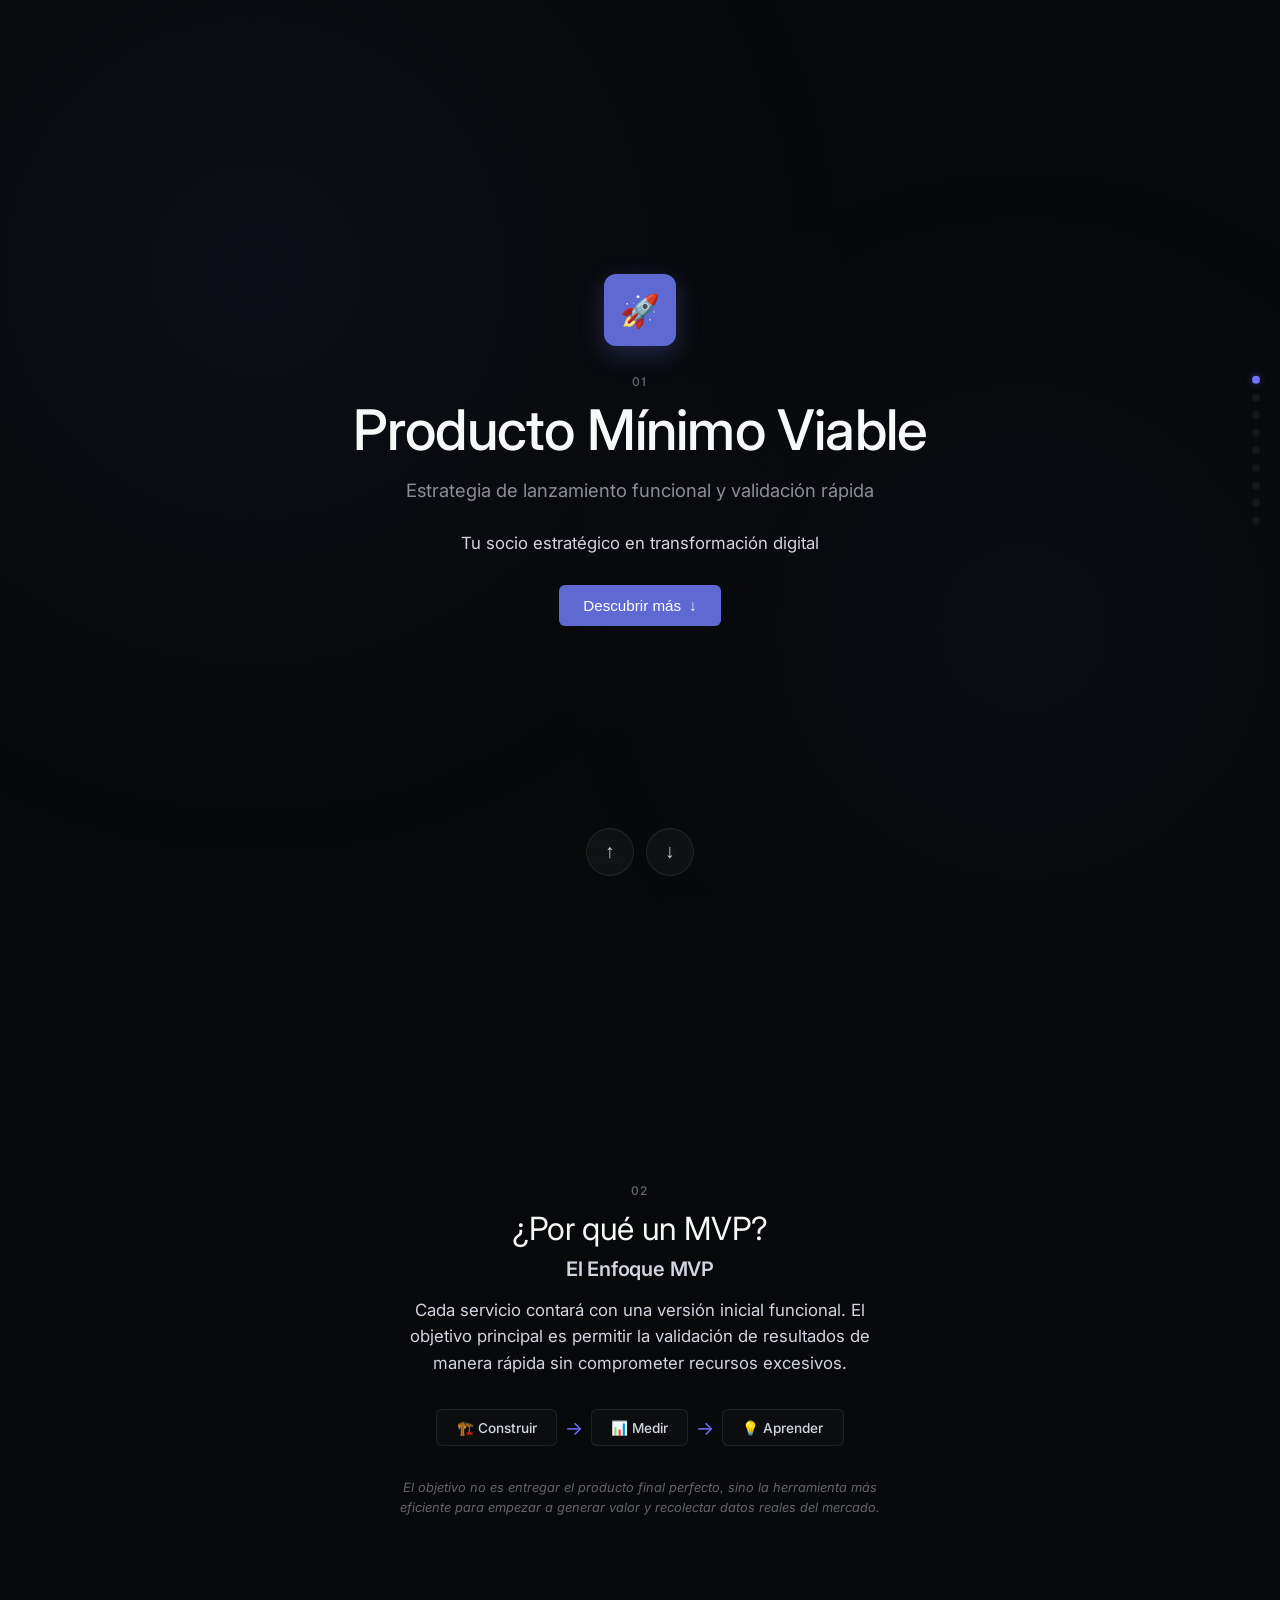
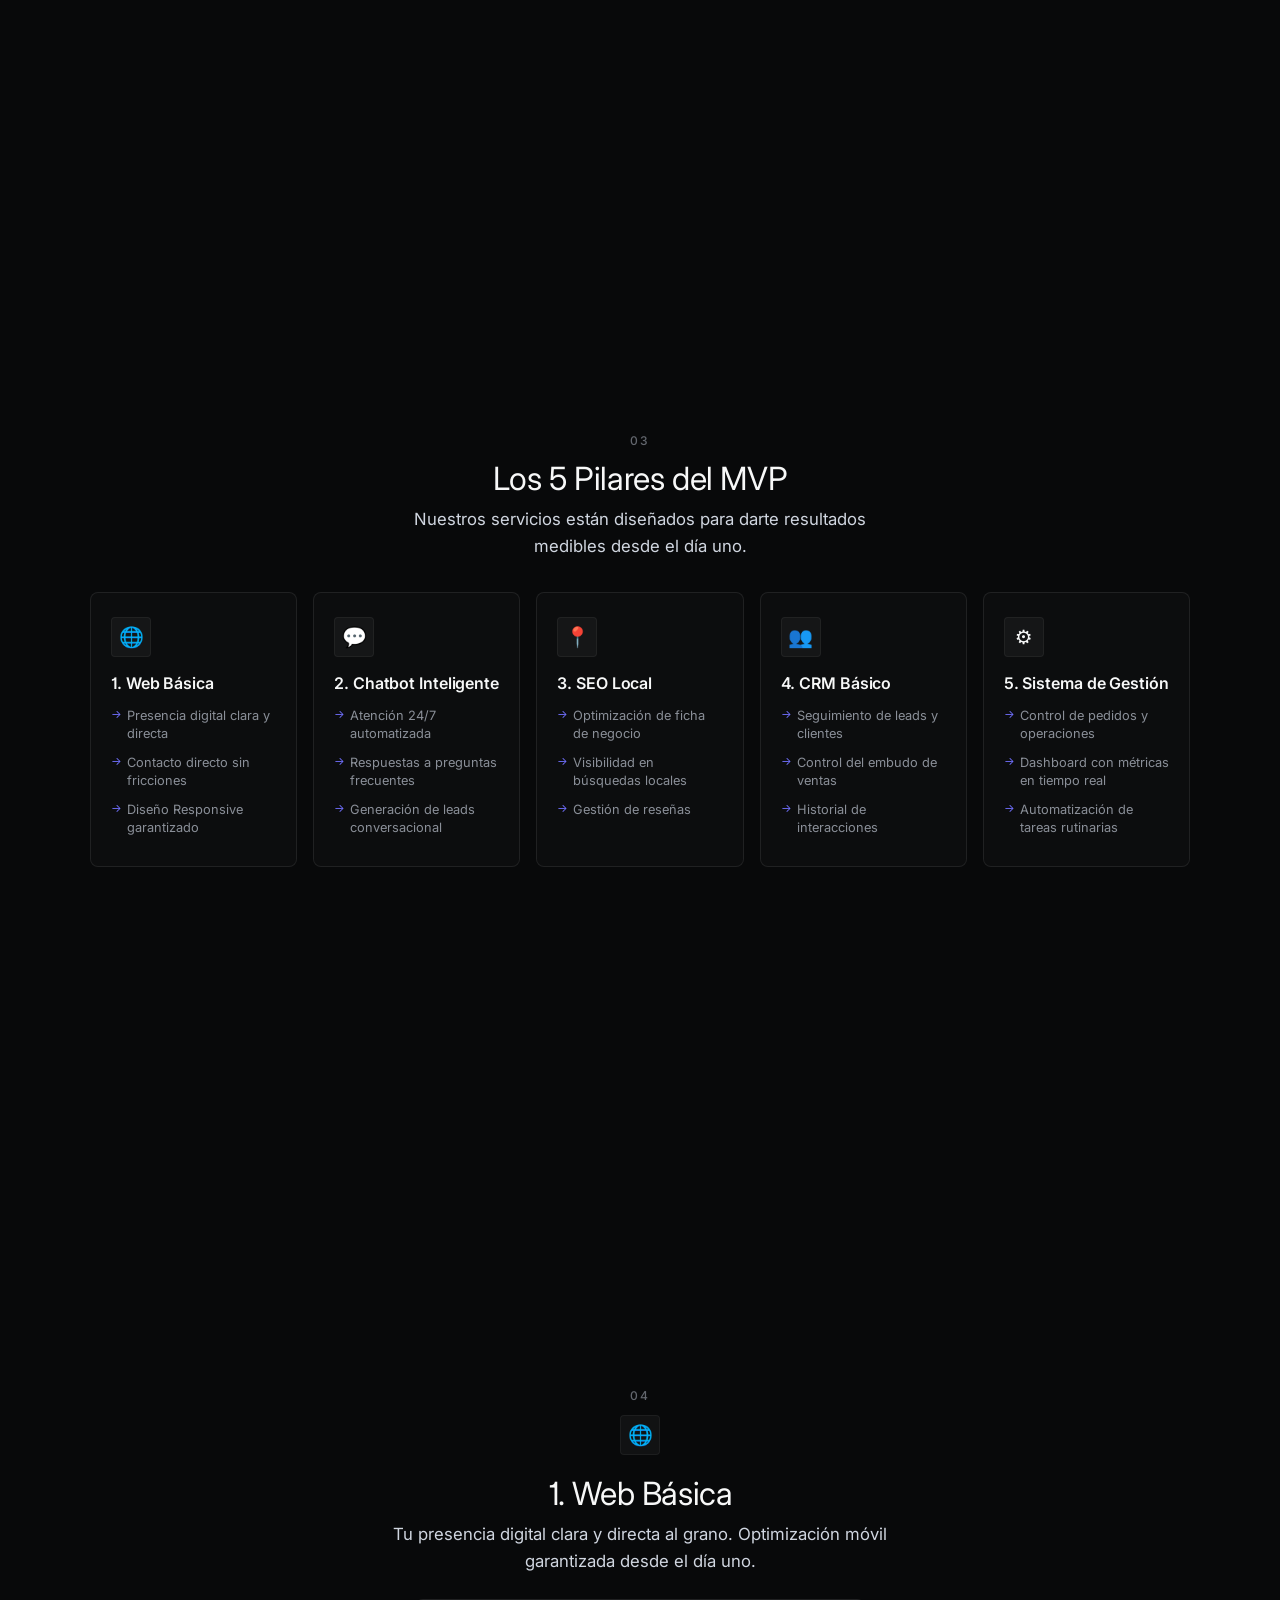
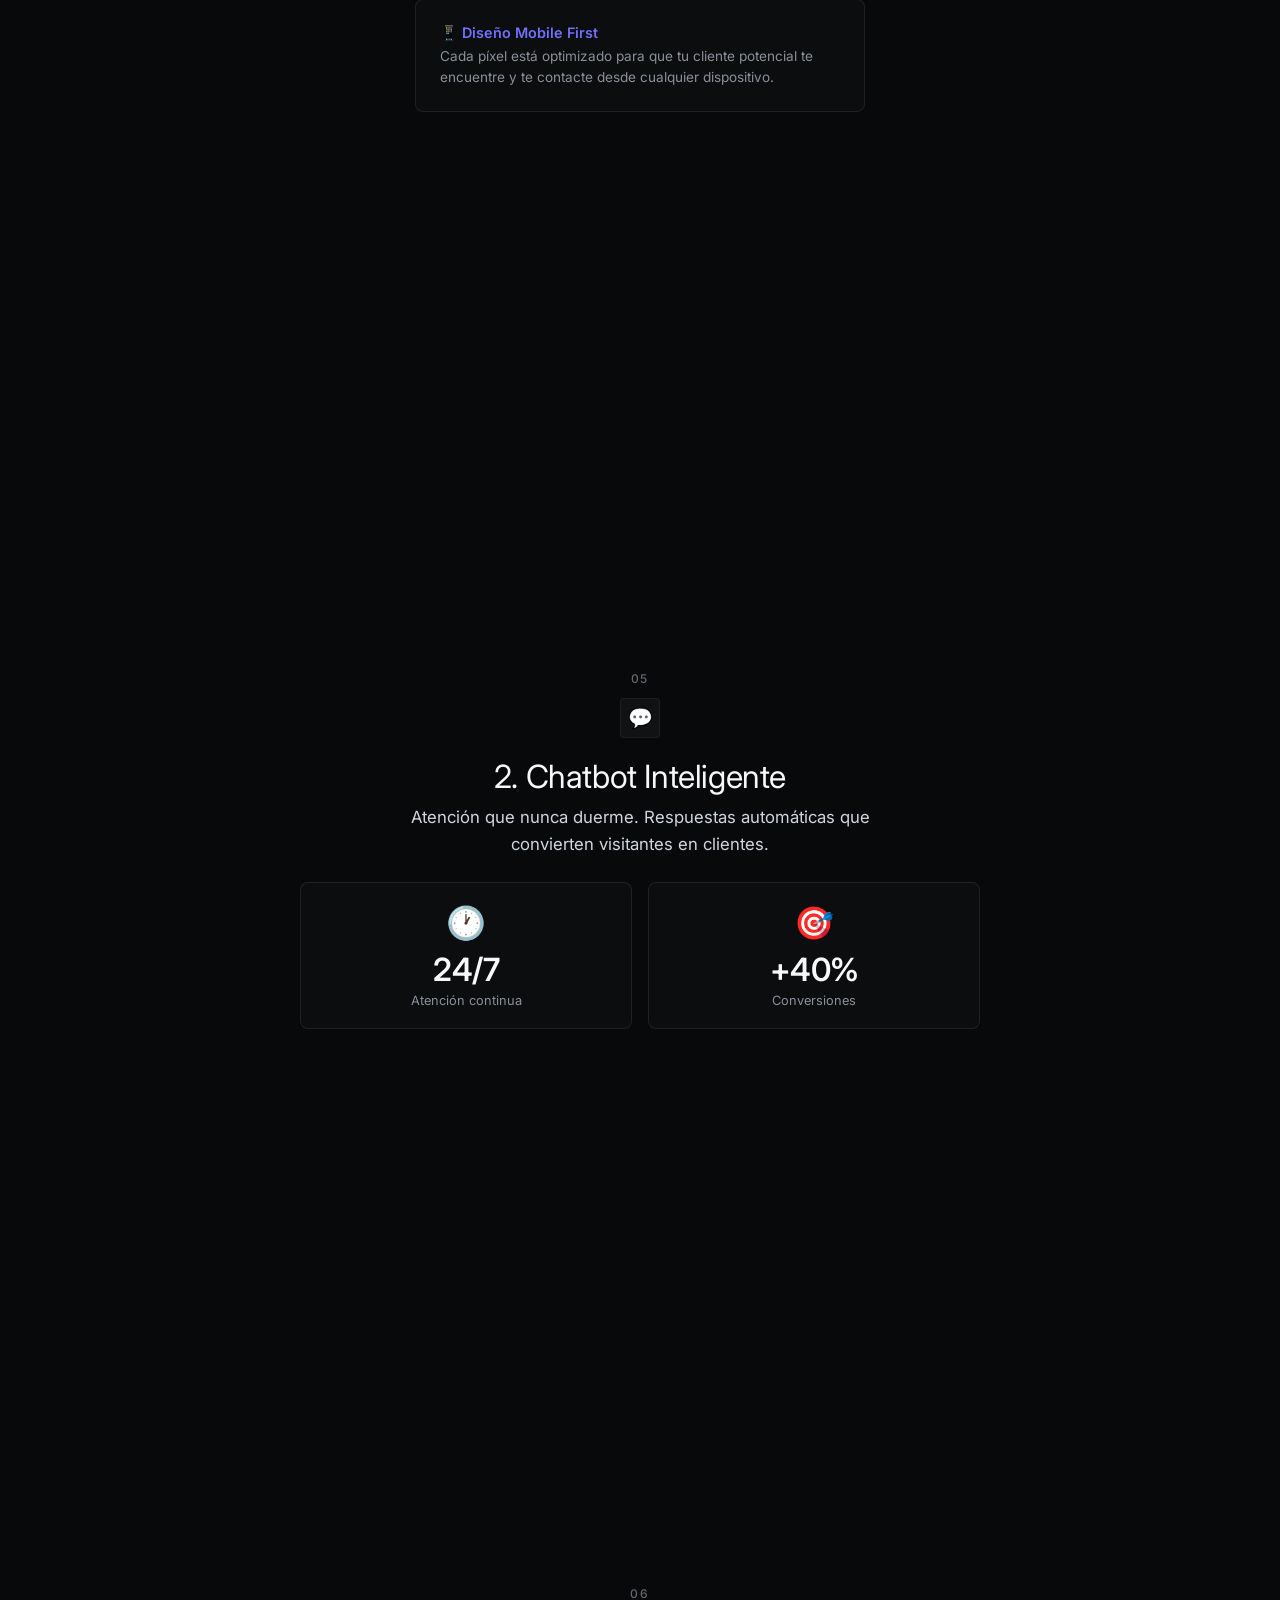
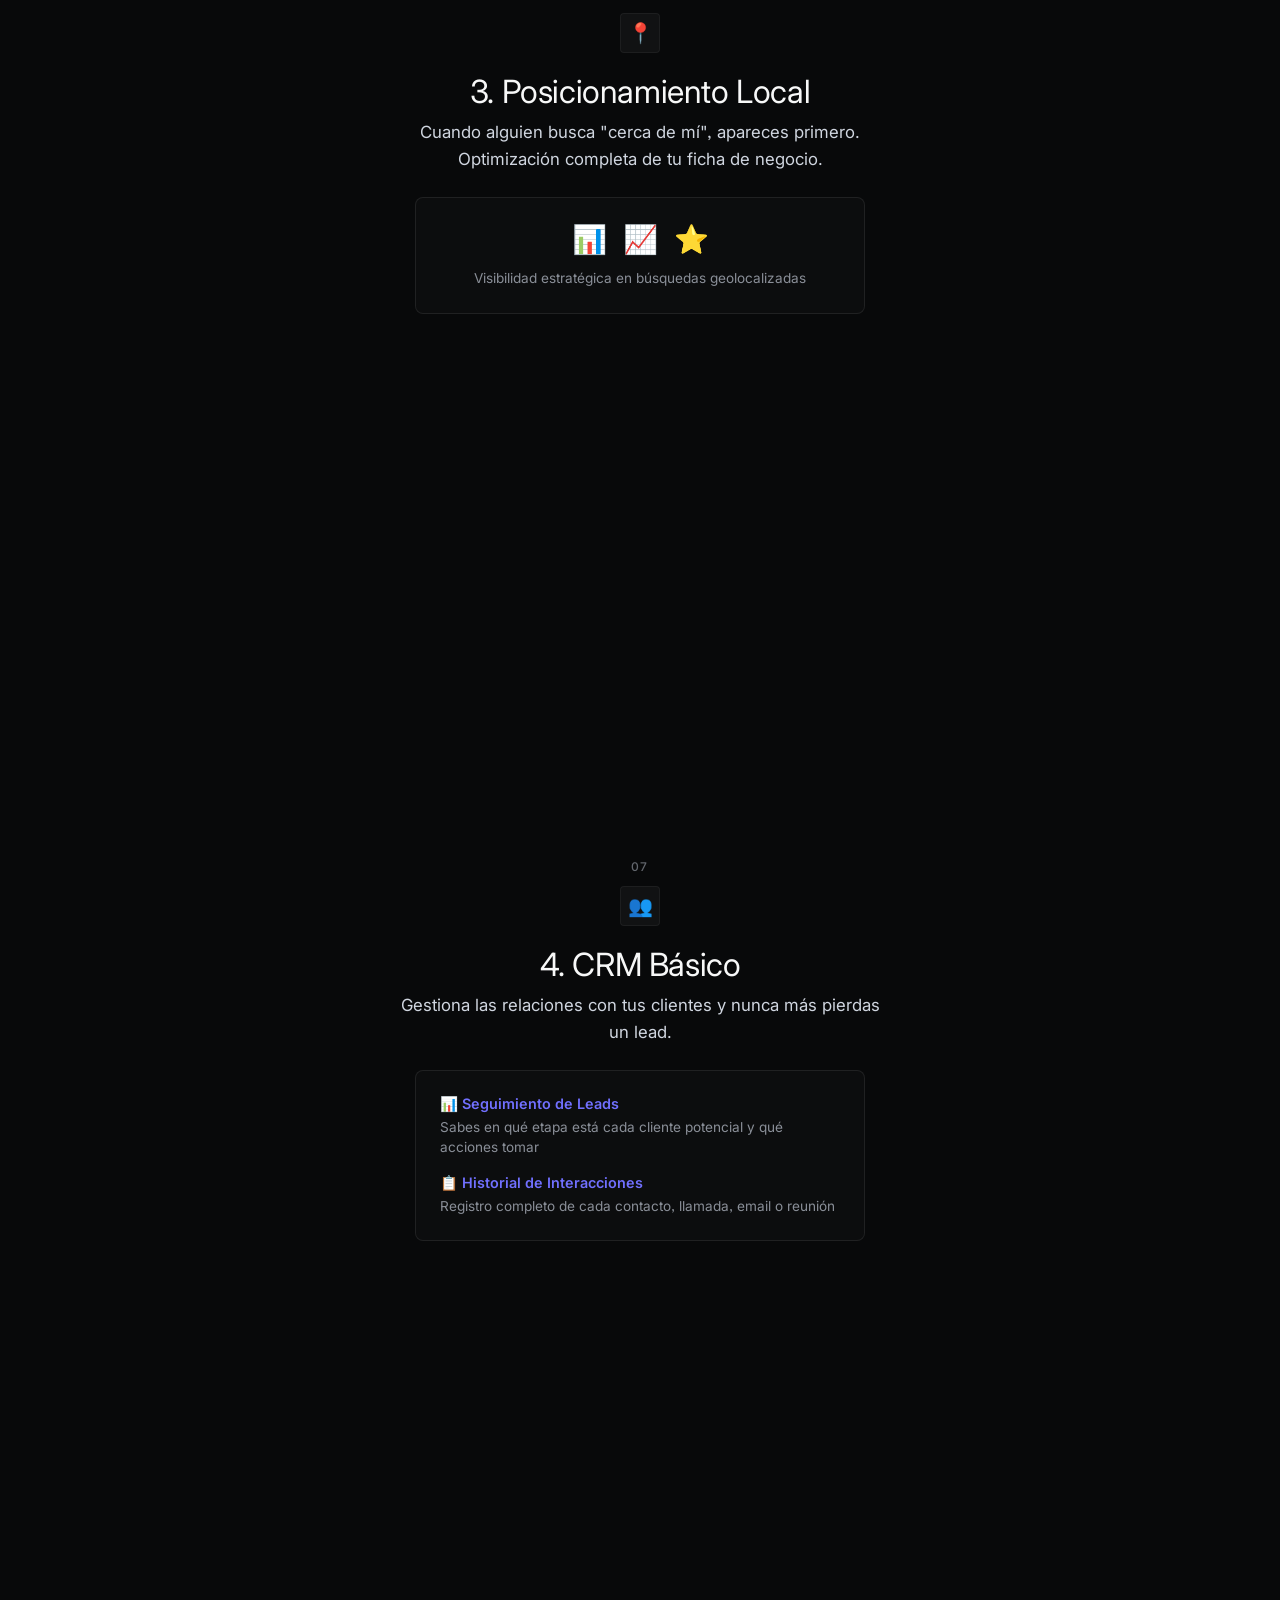
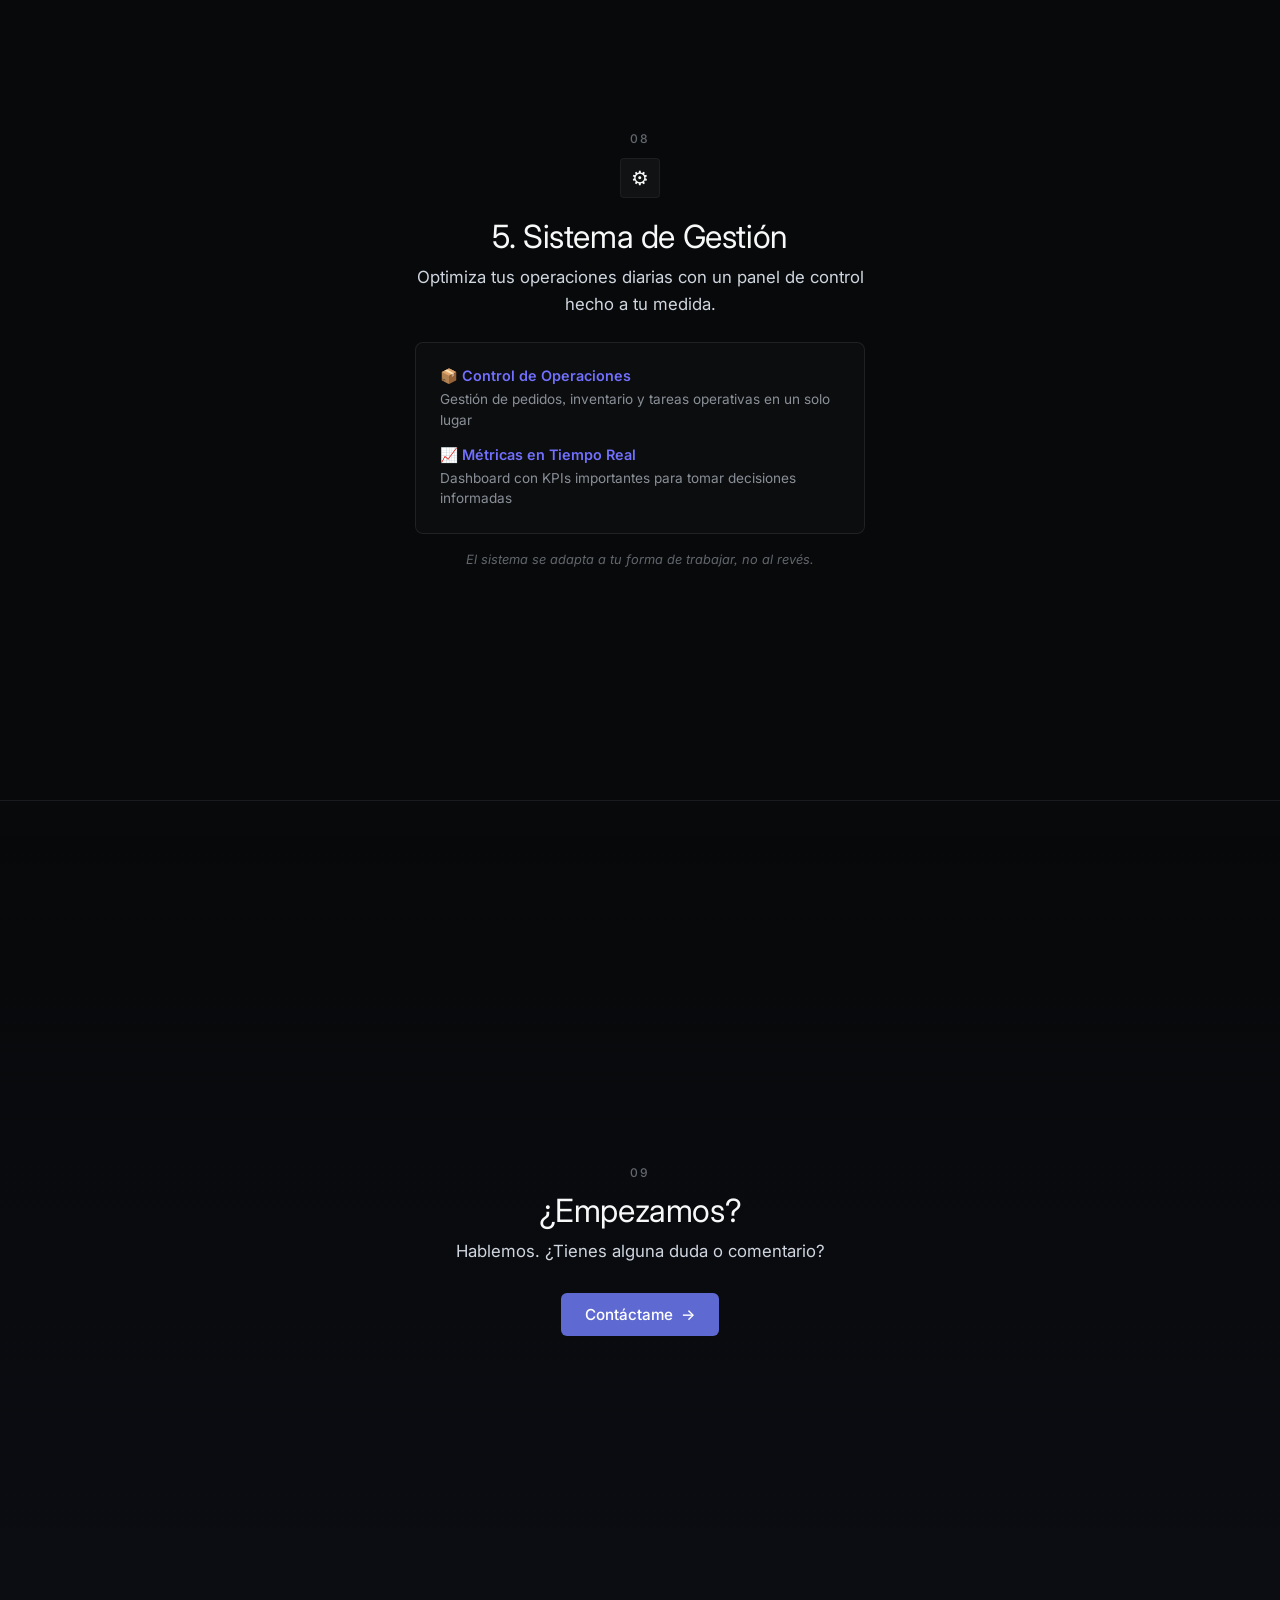
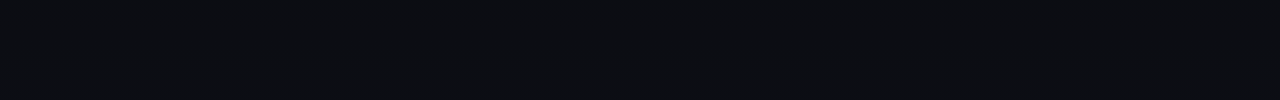
==== commit 1a3b8972: "Add comprehensive design system documentation inspired by Linear, detailing visual theme, color pale" ====
--- a/index.html
+++ b/index.html
@@ -6,19 +6,58 @@
   <title>MVP - Producto Mínimo Viable</title>
   <link rel="preconnect" href="https://fonts.googleapis.com">
   <link rel="preconnect" href="https://fonts.gstatic.com" crossorigin>
-  <link href="https://fonts.googleapis.com/css2?family=DM+Sans:wght@400;500;700&family=Space+Grotesk:wght@400;600;700&display=swap" rel="stylesheet">
+  <link href="https://fonts.googleapis.com/css2?family=Inter:wght@300;400;510;590&display=swap" rel="stylesheet">
   <style>
+    /* ============================================
+       LINEAR DESIGN SYSTEM
+       Based on DESIGN.md specifications
+       ============================================ */
     :root {
-      /* Indigo Blue Palette */
-      --bg-primary: #0F172A;
-      --bg-card: #1E293B;
-      --bg-card-hover: #263348;
-      --text-primary: #F8FAFC;
-      --text-secondary: #94A3B8;
-      --accent: #6366F1;
-      --accent-light: #818CF8;
-      --accent-glow: rgba(99, 102, 241, 0.35);
-      --gradient: linear-gradient(135deg, #6366F1 0%, #4F46E5 100%);
+      /* Background Surfaces */
+      --bg-marketing: #08090a;
+      --bg-panel: #0f1011;
+      --bg-surface: #191a1b;
+      --bg-elevated: #28282c;
+      
+      /* Text Colors */
+      --text-primary: #f7f8f8;
+      --text-secondary: #d0d6e0;
+      --text-tertiary: #8a8f98;
+      --text-muted: #62666d;
+      
+      /* Brand & Accent (Linear's signature indigo-violet) */
+      --brand-indigo: #5e6ad2;
+      --accent-violet: #7170ff;
+      --accent-hover: #828fff;
+      --accent-lavender: #7a7fad;
+      
+      /* Borders - semi-transparent white */
+      --border-subtle: rgba(255,255,255,0.05);
+      --border-standard: rgba(255,255,255,0.08);
+      --border-light: rgba(255,255,255,0.12);
+      
+      /* Button backgrounds - near-zero opacity */
+      --btn-ghost: rgba(255,255,255,0.02);
+      --btn-subtle: rgba(255,255,255,0.04);
+      --btn-surface: rgba(255,255,255,0.06);
+      
+      /* Shadows */
+      --shadow-surface: rgba(0,0,0,0.2) 0px 0px 0px 1px;
+      --shadow-elevated: rgba(0,0,0,0.4) 0px 2px 4px;
+      --shadow-focus: rgba(0,0,0,0.1) 0px 4px 12px;
+      --shadow-dialog: rgba(0,0,0,0) 0px 8px 2px, rgba(0,0,0,0.01) 0px 5px 2px, rgba(0,0,0,0.04) 0px 3px 2px, rgba(0,0,0,0.07) 0px 1px 1px, rgba(0,0,0,0.08) 0px 0px 1px;
+      
+      /* Typography */
+      --font-primary: 'Inter', -apple-system, system-ui, 'Segoe UI', Roboto, sans-serif;
+      --font-mono: 'ui-monospace', 'SF Mono', 'Menlo', monospace;
+      
+      /* Spacing */
+      --radius-micro: 2px;
+      --radius-standard: 4px;
+      --radius-comfortable: 6px;
+      --radius-card: 8px;
+      --radius-panel: 12px;
+      --radius-pill: 9999px;
     }
 
     * {
@@ -29,17 +68,21 @@
 
     html {
       scroll-behavior: smooth;
+      font-feature-settings: "cv01", "ss03";
     }
 
     body {
-      font-family: 'DM Sans', sans-serif;
-      background: var(--bg-primary);
+      font-family: var(--font-primary);
+      background: var(--bg-marketing);
       color: var(--text-primary);
       overflow-x: hidden;
       min-height: 100vh;
-    }
-
-    /* Background Pattern - Indigo */
+      font-feature-settings: "cv01", "ss03";
+      -webkit-font-smoothing: antialiased;
+      -moz-osx-font-smoothing: grayscale;
+    }
+
+    /* Subtle background texture */
     body::before {
       content: '';
       position: fixed;
@@ -48,9 +91,8 @@
       width: 100%;
       height: 100%;
       background: 
-        radial-gradient(circle at 15% 50%, rgba(99, 102, 241, 0.12) 0%, transparent 50%),
-        radial-gradient(circle at 85% 30%, rgba(129, 140, 248, 0.08) 0%, transparent 40%),
-        radial-gradient(circle at 50% 80%, rgba(79, 70, 229, 0.06) 0%, transparent 50%);
+        radial-gradient(circle at 20% 30%, rgba(94, 106, 210, 0.06) 0%, transparent 50%),
+        radial-gradient(circle at 80% 70%, rgba(113, 112, 255, 0.04) 0%, transparent 40%);
       pointer-events: none;
       z-index: -1;
     }
@@ -62,7 +104,7 @@
       flex-direction: column;
       justify-content: center;
       align-items: center;
-      padding: 3rem 1.5rem;
+      padding: 4rem 1.5rem;
       position: relative;
     }
 
@@ -74,7 +116,7 @@
     }
 
     .section-content-narrow {
-      max-width: 700px;
+      max-width: 680px;
     }
 
     @keyframes fadeIn {
@@ -82,61 +124,78 @@
       to { opacity: 1; transform: translateY(0); }
     }
 
-    /* Typography */
+    /* Typography - Linear Style */
     h1 {
-      font-family: 'Space Grotesk', sans-serif;
-      font-size: clamp(2.5rem, 7vw, 4rem);
-      font-weight: 700;
-      line-height: 1.1;
+      font-family: var(--font-primary);
+      font-size: clamp(2.5rem, 7vw, 3.5rem);
+      font-weight: 510;
+      line-height: 1.05;
+      letter-spacing: -0.8px;
       margin-bottom: 1rem;
-      letter-spacing: -0.02em;
+      color: var(--text-primary);
     }
 
     h2 {
-      font-family: 'Space Grotesk', sans-serif;
-      font-size: clamp(1.6rem, 4vw, 2.2rem);
-      font-weight: 700;
+      font-family: var(--font-primary);
+      font-size: clamp(1.5rem, 4vw, 2rem);
+      font-weight: 400;
+      line-height: 1.2;
       margin-bottom: 0.5rem;
-      letter-spacing: -0.01em;
+      letter-spacing: -0.4px;
+      color: var(--text-primary);
     }
 
     h3 {
-      font-family: 'Space Grotesk', sans-serif;
-      font-size: clamp(1.2rem, 3vw, 1.4rem);
-      font-weight: 600;
-      color: var(--accent-light);
-      margin-bottom: 1.5rem;
+      font-family: var(--font-primary);
+      font-size: clamp(1rem, 3vw, 1.25rem);
+      font-weight: 590;
+      color: var(--text-secondary);
+      margin-bottom: 1rem;
+      letter-spacing: -0.2px;
     }
 
     p {
-      font-size: clamp(1rem, 2vw, 1.15rem);
+      font-size: clamp(0.95rem, 2vw, 1.05rem);
+      font-weight: 400;
       color: var(--text-secondary);
-      line-height: 1.7;
-      max-width: 550px;
+      line-height: 1.6;
+      max-width: 500px;
       margin: 0 auto;
     }
 
     .subtitle {
-      font-size: clamp(1.1rem, 2.5vw, 1.3rem);
-      color: var(--text-secondary);
+      font-size: clamp(1rem, 2.5vw, 1.15rem);
+      font-weight: 400;
+      color: var(--text-tertiary);
       margin-bottom: 1.5rem;
     }
 
     /* Cover Section */
     .cover-icon {
-      width: 80px;
-      height: 80px;
-      background: var(--gradient);
-      border-radius: 24px;
+      width: 72px;
+      height: 72px;
+      background: var(--brand-indigo);
+      border-radius: var(--radius-panel);
       display: flex;
       align-items: center;
       justify-content: center;
-      margin: 0 auto 2rem;
-      font-size: 2.5rem;
-      box-shadow: 0 20px 40px var(--accent-glow);
-    }
-
-    /* Cards - 5 Columns for Large Screens */
+      margin: 0 auto 1.75rem;
+      font-size: 2rem;
+      box-shadow: 0 8px 24px rgba(94, 106, 210, 0.3);
+    }
+
+    /* Section Number - Linear Style */
+    .section-number {
+      font-family: var(--font-primary);
+      font-size: 0.75rem;
+      font-weight: 510;
+      color: var(--text-muted);
+      letter-spacing: 0.15em;
+      text-transform: uppercase;
+      margin-bottom: 0.75rem;
+    }
+
+    /* Cards Grid - 5 columns */
     .cards-grid {
       display: grid;
       grid-template-columns: repeat(5, 1fr);
@@ -146,41 +205,42 @@
     }
 
     .card {
-      background: var(--bg-card);
-      border: 1px solid rgba(99, 102, 241, 0.15);
-      border-radius: 16px;
-      padding: 1.5rem;
+      background: var(--btn-ghost);
+      border: 1px solid var(--border-standard);
+      border-radius: var(--radius-card);
+      padding: 1.5rem 1.25rem;
       text-align: left;
-      transition: all 0.3s ease;
+      transition: all 0.25s ease;
       display: flex;
       flex-direction: column;
     }
 
     .card:hover {
-      border-color: var(--accent);
-      transform: translateY(-4px);
-      background: var(--bg-card-hover);
-      box-shadow: 0 12px 32px rgba(0, 0, 0, 0.25);
+      background: var(--btn-subtle);
+      border-color: var(--border-light);
+      transform: translateY(-2px);
     }
 
     .card-icon {
-      width: 48px;
-      height: 48px;
-      background: rgba(99, 102, 241, 0.15);
-      border-radius: 12px;
+      width: 40px;
+      height: 40px;
+      background: var(--btn-subtle);
+      border: 1px solid var(--border-subtle);
+      border-radius: var(--radius-standard);
       display: flex;
       align-items: center;
       justify-content: center;
-      font-size: 1.35rem;
+      font-size: 1.25rem;
       margin-bottom: 1rem;
     }
 
     .card h4 {
-      font-family: 'Space Grotesk', sans-serif;
-      font-size: 1.1rem;
-      font-weight: 600;
-      margin-bottom: 0.6rem;
+      font-family: var(--font-primary);
+      font-size: 1rem;
+      font-weight: 590;
+      margin-bottom: 0.5rem;
       color: var(--text-primary);
+      letter-spacing: -0.1px;
     }
 
     .card ul {
@@ -191,10 +251,10 @@
     }
 
     .card li {
-      color: var(--text-secondary);
-      font-size: 0.85rem;
-      padding: 0.4rem 0;
-      padding-left: 1.2rem;
+      color: var(--text-tertiary);
+      font-size: 0.8rem;
+      padding: 0.35rem 0;
+      padding-left: 1rem;
       position: relative;
       line-height: 1.4;
     }
@@ -203,11 +263,11 @@
       content: '→';
       position: absolute;
       left: 0;
-      color: var(--accent-light);
-      font-size: 0.75rem;
-    }
-
-    /* Cycle Diagram */
+      color: var(--accent-violet);
+      font-size: 0.7rem;
+    }
+
+    /* Cycle Diagram - Linear Style */
     .cycle-container {
       display: flex;
       align-items: center;
@@ -218,210 +278,273 @@
     }
 
     .cycle-step {
-      background: var(--bg-card);
-      border: 2px solid var(--accent);
-      color: var(--accent-light);
-      padding: 0.85rem 1.4rem;
-      border-radius: 50px;
-      font-weight: 600;
-      font-size: 0.9rem;
-      transition: all 0.3s ease;
+      background: var(--btn-ghost);
+      border: 1px solid var(--border-standard);
+      color: var(--text-secondary);
+      padding: 0.6rem 1.2rem;
+      border-radius: var(--radius-comfortable);
+      font-weight: 510;
+      font-size: 0.85rem;
+      transition: all 0.25s ease;
+    }
+
+    .cycle-step:hover {
+      background: var(--btn-subtle);
+      border-color: var(--border-light);
+      color: var(--text-primary);
     }
 
     .cycle-arrow {
-      color: var(--accent);
-      font-size: 1.4rem;
-    }
-
-    /* Navigation */
+      color: var(--accent-violet);
+      font-size: 1.2rem;
+    }
+
+    /* Navigation - Fixed bottom */
     .nav-buttons {
       position: fixed;
-      bottom: 2rem;
+      bottom: 1.5rem;
       left: 50%;
       transform: translateX(-50%);
       display: flex;
-      gap: 1rem;
+      gap: 0.75rem;
       z-index: 100;
     }
 
     .nav-btn {
-      width: 56px;
-      height: 56px;
+      width: 48px;
+      height: 48px;
       border-radius: 50%;
-      border: 2px solid rgba(255,255,255,0.15);
-      background: var(--bg-card);
-      color: var(--text-primary);
-      font-size: 1.5rem;
+      border: 1px solid var(--border-standard);
+      background: var(--btn-subtle);
+      color: var(--text-secondary);
+      font-size: 1.2rem;
       cursor: pointer;
-      transition: all 0.3s ease;
+      transition: all 0.2s ease;
       display: flex;
       align-items: center;
       justify-content: center;
-      box-shadow: 0 4px 20px rgba(0, 0, 0, 0.3);
+      backdrop-filter: blur(8px);
     }
 
     .nav-btn:hover {
-      border-color: var(--accent);
-      background: var(--accent);
-      color: white;
+      background: var(--btn-surface);
+      border-color: var(--border-light);
+      color: var(--text-primary);
     }
 
     .nav-btn:disabled {
-      opacity: 0.3;
+      opacity: 0.25;
       cursor: not-allowed;
     }
 
     .nav-btn:disabled:hover {
-      border-color: rgba(255,255,255,0.15);
-      background: var(--bg-card);
-      color: var(--text-primary);
-    }
-
-    /* Progress Indicator */
+      background: var(--btn-subtle);
+      border-color: var(--border-standard);
+      color: var(--text-secondary);
+    }
+
+    /* Progress Dots - Right side */
     .progress-dots {
       position: fixed;
-      right: 1.5rem;
+      right: 1.25rem;
       top: 50%;
       transform: translateY(-50%);
       display: flex;
       flex-direction: column;
-      gap: 0.75rem;
+      gap: 0.6rem;
       z-index: 100;
     }
 
     .dot {
-      width: 12px;
-      height: 12px;
+      width: 8px;
+      height: 8px;
       border-radius: 50%;
-      background: rgba(255,255,255,0.2);
+      background: var(--border-subtle);
       cursor: pointer;
-      transition: all 0.3s ease;
+      transition: all 0.25s ease;
     }
 
     .dot.active {
-      background: var(--accent);
-      box-shadow: 0 0 12px var(--accent-glow);
+      background: var(--accent-violet);
+      box-shadow: 0 0 8px rgba(113, 112, 255, 0.4);
     }
 
     .dot:hover {
-      background: var(--accent);
-    }
-
-    /* CTA Button */
+      background: var(--accent-violet);
+    }
+
+    /* CTA Button - Linear Primary Brand Style */
     .cta-btn {
       display: inline-flex;
       align-items: center;
-      gap: 0.75rem;
-      background: var(--gradient);
-      color: white;
-      padding: 1rem 2rem;
-      border-radius: 50px;
-      font-weight: 700;
-      font-size: 1.1rem;
+      gap: 0.5rem;
+      background: var(--brand-indigo);
+      color: #ffffff;
+      padding: 0.75rem 1.5rem;
+      border-radius: var(--radius-comfortable);
+      font-weight: 510;
+      font-size: 0.95rem;
       text-decoration: none;
-      margin-top: 2rem;
-      transition: all 0.3s ease;
+      margin-top: 1.75rem;
+      transition: all 0.2s ease;
       border: none;
       cursor: pointer;
     }
 
     .cta-btn:hover {
-      transform: scale(1.05);
-      box-shadow: 0 15px 30px var(--accent-glow);
-    }
-
-    /* Section Number */
-    .section-number {
-      font-family: 'Space Grotesk', sans-serif;
-      font-size: 0.85rem;
-      color: var(--accent-light);
-      letter-spacing: 0.15em;
-      text-transform: uppercase;
-      margin-bottom: 0.5rem;
+      background: var(--accent-hover);
+      transform: translateY(-1px);
+      box-shadow: 0 4px 12px rgba(94, 106, 210, 0.35);
+    }
+
+    /* Ghost Button variant */
+    .cta-btn-ghost {
+      display: inline-flex;
+      align-items: center;
+      gap: 0.5rem;
+      background: var(--btn-ghost);
+      color: var(--text-secondary);
+      padding: 0.75rem 1.5rem;
+      border-radius: var(--radius-comfortable);
+      font-weight: 510;
+      font-size: 0.95rem;
+      text-decoration: none;
+      margin-top: 1rem;
+      margin-left: 0.75rem;
+      transition: all 0.2s ease;
+      border: 1px solid var(--border-standard);
+      cursor: pointer;
+    }
+
+    .cta-btn-ghost:hover {
+      background: var(--btn-subtle);
+      border-color: var(--border-light);
+      color: var(--text-primary);
     }
 
     /* Detail Cards */
     .detail-card {
-      background: var(--bg-card);
-      border: 1px solid rgba(99, 102, 241, 0.15);
-      border-radius: 16px;
-      padding: 2rem;
+      background: var(--btn-ghost);
+      border: 1px solid var(--border-standard);
+      border-radius: var(--radius-card);
+      padding: 1.5rem;
       text-align: left;
-      max-width: 500px;
-      margin: 2rem auto 0;
+      max-width: 450px;
+      margin: 1.5rem auto 0;
     }
 
     .detail-card-grid {
       display: grid;
       grid-template-columns: 1fr 1fr;
-      gap: 1.5rem;
-      max-width: 800px;
-      margin: 2rem auto 0;
+      gap: 1rem;
+      max-width: 700px;
+      margin: 1.5rem auto 0;
     }
 
     .stat-card {
-      background: var(--bg-card);
-      border: 1px solid rgba(99, 102, 241, 0.15);
-      border-radius: 16px;
-      padding: 1.5rem;
+      background: var(--btn-ghost);
+      border: 1px solid var(--border-standard);
+      border-radius: var(--radius-card);
+      padding: 1.25rem;
       text-align: center;
     }
 
     .stat-number {
-      color: var(--accent-light);
-      font-weight: 700;
+      color: var(--text-primary);
+      font-weight: 590;
       font-size: 2rem;
-      font-family: 'Space Grotesk', sans-serif;
+      font-family: var(--font-primary);
+      letter-spacing: -0.5px;
     }
 
     .stat-label {
-      color: var(--text-secondary);
+      color: var(--text-tertiary);
+      font-size: 0.8rem;
+      margin-top: 0.25rem;
+    }
+
+    .stat-icon {
+      font-size: 2rem;
+      margin-bottom: 0.5rem;
+    }
+
+    /* Detail card internal items */
+    .detail-item {
+      margin-bottom: 1rem;
+    }
+
+    .detail-item:last-child {
+      margin-bottom: 0;
+    }
+
+    .detail-item-title {
+      font-weight: 590;
       font-size: 0.9rem;
-      margin-top: 0.25rem;
-    }
-
-    /* Responsive - Tablet */
+      color: var(--accent-violet);
+      margin-bottom: 0.25rem;
+      display: flex;
+      align-items: center;
+      gap: 0.5rem;
+    }
+
+    .detail-item p {
+      font-size: 0.85rem;
+      color: var(--text-tertiary);
+      max-width: 100%;
+      margin: 0;
+      line-height: 1.5;
+    }
+
+    /* Footer CTA */
+    .footer-cta {
+      background: linear-gradient(180deg, transparent 0%, rgba(94, 106, 210, 0.05) 100%);
+      border-top: 1px solid var(--border-subtle);
+    }
+
+    /* Italic small text */
+    .italic-note {
+      font-size: 0.8rem;
+      font-style: italic;
+      color: var(--text-muted);
+      margin-top: 1rem;
+      line-height: 1.5;
+    }
+
+    /* ============================================
+       RESPONSIVE DESIGN
+       ============================================ */
     @media (max-width: 1024px) {
       .cards-grid {
         grid-template-columns: repeat(3, 1fr);
       }
     }
 
-    /* ============================================
-       MOBILE-FIRST RESPONSIVE DESIGN
-       ============================================
-       Principios aplicados:
-       - Tamaño mínimo de texto legible: 16px (1rem)
-       - Touch targets mínimo: 44px
-       - Contraste AAA para accesibilidad
-       - Jerarquía clara con sizes escalados
-    */
     @media (max-width: 768px) {
-      /* Hide progress dots on mobile - they are too small */
+      /* Hide progress dots on mobile */
       .progress-dots {
         display: none;
       }
 
-      /* Navigation buttons - touch-friendly sizing */
+      /* Navigation buttons */
       .nav-buttons {
-        bottom: 1.25rem;
-        gap: 0.85rem;
+        bottom: 1rem;
+        gap: 0.75rem;
       }
 
       .nav-btn {
-        width: 60px;
-        height: 60px;
-        font-size: 1.6rem;
-      }
-
-      /* Sections: contenido al inicio con scroll natural */
+        width: 52px;
+        height: 52px;
+        font-size: 1.3rem;
+      }
+
+      /* Sections */
       .section {
         min-height: 100vh;
         display: flex;
         flex-direction: column;
         justify-content: flex-start;
         align-items: center;
-        padding: 3rem 1.5rem 5rem 1.5rem;
+        padding: 3rem 1.25rem 5rem 1.25rem;
         scroll-margin-top: 0;
         overflow-y: auto;
         -webkit-overflow-scrolling: touch;
@@ -439,151 +562,159 @@
         max-width: 100%;
       }
 
-      /* Spacing generoso entre elementos */
-      .section-content-narrow > * + * {
-        margin-top: 0.75rem;
-      }
-
-      /* Section number - visible pero discreto */
+      /* Spacing */
+      .section-content > * + * {
+        margin-top: 0.5rem;
+      }
+
+      /* Typography */
       .section-number {
         margin-bottom: 0.5rem;
-        font-size: 0.85rem;
-        letter-spacing: 0.2em;
-      }
-
-      /* H1 - Título principal bien visible */
+        font-size: 0.7rem;
+      }
+
       h1 {
         font-size: clamp(2rem, 8vw, 2.5rem);
-        margin-bottom: 0.5rem;
-        line-height: 1.15;
+        letter-spacing: -0.6px;
       }
 
       .subtitle {
         margin-bottom: 1rem;
-        font-size: clamp(1.05rem, 3.5vw, 1.2rem);
-      }
-
-      /* H2 - Subtítulos claros */
+        font-size: clamp(1rem, 3.5vw, 1.1rem);
+      }
+
       h2 {
-        font-size: clamp(1.5rem, 5vw, 1.75rem);
-        margin-bottom: 0.5rem;
-        line-height: 1.2;
-      }
-
-      /* H3 - Etiquetas destacadas */
+        font-size: clamp(1.4rem, 5vw, 1.7rem);
+        letter-spacing: -0.3px;
+      }
+
       h3 {
-        font-size: clamp(1.1rem, 3.5vw, 1.25rem);
-        margin-bottom: 0.75rem;
-      }
-
-      /* Párrafos - MÍNIMO 16px para legibilidad */
+        font-size: clamp(1rem, 3.5vw, 1.1rem);
+      }
+
       p {
-        font-size: clamp(1rem, 3vw, 1.1rem);
-        line-height: 1.65;
+        font-size: clamp(0.95rem, 3vw, 1rem);
         max-width: 100%;
       }
 
-      /* Cover icon - más grande y visible */
+      /* Cover icon */
       .cover-icon {
-        width: 70px;
-        height: 70px;
-        font-size: 2rem;
+        width: 64px;
+        height: 64px;
+        font-size: 1.75rem;
         margin-bottom: 1.25rem;
-        border-radius: 22px;
-      }
-
-      /* CTA Button - touch target mínimo 44px altura */
+        border-radius: var(--radius-panel);
+      }
+
+      /* CTA buttons */
       .cta-btn {
-        margin-top: 1.5rem;
-        padding: 1rem 1.75rem;
-        font-size: 1.05rem;
-        min-height: 52px;
-        display: inline-flex;
-        align-items: center;
-        justify-content: center;
-      }
-
-      /* Cycle diagram - legible */
+        margin-top: 1.25rem;
+        padding: 0.7rem 1.25rem;
+        font-size: 0.9rem;
+        min-height: 48px;
+      }
+
+      .cta-btn-ghost {
+        margin-top: 0.75rem;
+        margin-left: 0.5rem;
+        padding: 0.7rem 1.25rem;
+        font-size: 0.9rem;
+      }
+
+      /* Cycle diagram */
       .cycle-container {
         margin: 1rem 0;
-        gap: 0.4rem;
-        flex-wrap: wrap;
-        justify-content: center;
+        gap: 0.35rem;
       }
 
       .cycle-step {
-        padding: 0.75rem 1.1rem;
-        font-size: 0.9rem;
-        border-radius: 50px;
+        padding: 0.55rem 0.9rem;
+        font-size: 0.8rem;
+        border-radius: var(--radius-comfortable);
       }
 
       .cycle-arrow {
-        font-size: 1.2rem;
-      }
-
-      /* Cards base - legible */
+        font-size: 1rem;
+      }
+
+      /* Cards */
       .card {
-        padding: 1.25rem;
-        border-radius: 16px;
+        padding: 1.1rem;
+        border-radius: var(--radius-card);
       }
 
       .card-icon {
-        width: 44px;
-        height: 44px;
-        font-size: 1.25rem;
-        margin-bottom: 0.85rem;
-        border-radius: 12px;
+        width: 36px;
+        height: 36px;
+        font-size: 1.1rem;
+        margin-bottom: 0.75rem;
+        border-radius: var(--radius-standard);
       }
 
       .card h4 {
-        font-size: 1.15rem;
-        margin-bottom: 0.5rem;
+        font-size: 0.95rem;
+        margin-bottom: 0.4rem;
       }
 
       .card li {
-        font-size: 0.95rem;
-        padding: 0.4rem 0;
-        padding-left: 1.25rem;
-        line-height: 1.5;
+        font-size: 0.78rem;
+        padding: 0.3rem 0;
+        padding-left: 0.9rem;
       }
 
       .card li::before {
-        font-size: 0.85rem;
+        font-size: 0.65rem;
       }
 
       /* Detail cards */
       .detail-card {
-        padding: 1.25rem;
-        margin-top: 1.25rem;
-        border-radius: 16px;
+        padding: 1.1rem;
+        margin-top: 1rem;
+        border-radius: var(--radius-card);
         text-align: left;
       }
 
       .detail-card p {
-        font-size: 0.95rem;
+        font-size: 0.85rem;
       }
 
       .detail-card-grid {
-        margin-top: 1.25rem;
-        gap: 1rem;
+        margin-top: 1rem;
+        gap: 0.75rem;
       }
 
       .stat-card {
         padding: 1rem;
-        border-radius: 16px;
+        border-radius: var(--radius-card);
       }
 
       .stat-number {
-        font-size: 1.75rem;
+        font-size: 1.6rem;
       }
 
       .stat-label {
-        font-size: 0.9rem;
-      }
-
-      /* Section 3: 5 Pilares - scroll vertical con snap */
+        font-size: 0.75rem;
+      }
+
+      .stat-icon {
+        font-size: 1.6rem;
+      }
+
+      .detail-item {
+        margin-bottom: 0.75rem;
+      }
+
+      .detail-item-title {
+        font-size: 0.85rem;
+      }
+
+      .detail-item p {
+        font-size: 0.8rem;
+      }
+
+      /* Section 3: 5 Pillars - vertical scroll */
       #section-2 {
-        padding: 3rem 1.5rem 5rem 1.5rem;
+        padding: 3rem 1.25rem 5rem 1.25rem;
         min-height: 100vh;
       }
 
@@ -594,13 +725,13 @@
       }
 
       #section-2 > .section-content > p {
-        margin-bottom: 1rem;
+        margin-bottom: 0.75rem;
       }
 
       #section-2 .cards-grid {
         display: flex;
         flex-direction: column;
-        gap: 1rem;
+        gap: 0.75rem;
         overflow-y: auto;
         scrollbar-width: none;
         -ms-overflow-style: none;
@@ -616,43 +747,34 @@
       #section-2 .card {
         flex-shrink: 0;
         scroll-snap-align: center;
-        min-height: calc(100vh - 220px);
+        min-height: calc(100vh - 280px);
         display: flex;
         flex-direction: column;
         justify-content: center;
-        border-radius: 16px;
-        padding: 1.5rem;
+        border-radius: var(--radius-card);
+        padding: 1.25rem;
       }
 
       #section-2 .card h4 {
-        font-size: 1.25rem;
-        margin-bottom: 0.6rem;
+        font-size: 1.1rem;
+        margin-bottom: 0.5rem;
       }
 
       #section-2 .card li {
-        font-size: 1rem;
-        padding: 0.45rem 0;
-        padding-left: 1.3rem;
+        font-size: 0.9rem;
+        padding: 0.35rem 0;
+        padding-left: 1rem;
       }
 
       #section-2 .card ul {
-        margin-top: 0.5rem;
-      }
-
-      /* Inline styles que necesitan ajuste */
-      .detail-card [style*="font-size: 0.9rem"] {
-        font-size: 0.95rem !important;
-      }
-
-      .detail-card [style*="font-size: 0.85rem"] {
-        font-size: 0.95rem !important;
-      }
-    }
-
-    /* Footer CTA */
-    .footer-cta {
-      background: linear-gradient(180deg, transparent 0%, rgba(99, 102, 241, 0.08) 100%);
-      border-top: 1px solid rgba(255,255,255,0.06);
+        margin-top: 0.25rem;
+      }
+
+      /* Italic note */
+      .italic-note {
+        font-size: 0.75rem;
+        margin-top: 0.75rem;
+      }
     }
   </style>
 </head>
@@ -689,7 +811,7 @@
         <div class="cycle-step">💡 Aprender</div>
       </div>
       
-      <p style="font-size: 0.85rem; font-style: italic; margin-top: 0.75rem;">El objetivo no es entregar el producto final perfecto, sino la herramienta más eficiente para empezar a generar valor y recolectar datos reales del mercado.</p>
+      <p class="italic-note">El objetivo no es entregar el producto final perfecto, sino la herramienta más eficiente para empezar a generar valor y recolectar datos reales del mercado.</p>
     </div>
   </section>
 
@@ -758,16 +880,15 @@
   <section class="section" id="section-3" data-index="3">
     <div class="section-content section-content-narrow">
       <div class="section-number">04</div>
-      <div class="card-icon" style="margin: 0 auto 1.5rem;">🌐</div>
+      <div class="card-icon" style="margin: 0 auto 1.25rem;">🌐</div>
       <h2>1. Web Básica</h2>
       <p>Tu presencia digital clara y directa al grano. Optimización móvil garantizada desde el día uno.</p>
       
       <div class="detail-card">
-        <div style="display: flex; align-items: center; gap: 1rem; margin-bottom: 1rem;">
-          <span style="font-size: 2rem;">📱</span>
-          <span style="color: var(--text-primary); font-weight: 600;">Diseño Mobile First</span>
-        </div>
-        <p style="margin: 0; font-size: 0.95rem;">Cada píxel está optimizado para que tu cliente potencial te encuentre y te contacte desde cualquier dispositivo.</p>
+        <div class="detail-item">
+          <div class="detail-item-title">📱 Diseño Mobile First</div>
+          <p>Cada píxel está optimizado para que tu cliente potencial te encuentre y te contacte desde cualquier dispositivo.</p>
+        </div>
       </div>
     </div>
   </section>
@@ -776,18 +897,18 @@
   <section class="section" id="section-4" data-index="4">
     <div class="section-content section-content-narrow">
       <div class="section-number">05</div>
-      <div class="card-icon" style="margin: 0 auto 1.5rem;">💬</div>
+      <div class="card-icon" style="margin: 0 auto 1.25rem;">💬</div>
       <h2>2. Chatbot Inteligente</h2>
       <p>Atención que nunca duerme. Respuestas automáticas que convierten visitantes en clientes.</p>
       
       <div class="detail-card-grid">
         <div class="stat-card">
-          <div style="font-size: 2.5rem; margin-bottom: 0.5rem;">🕐</div>
+          <div class="stat-icon">🕐</div>
           <div class="stat-number">24/7</div>
           <div class="stat-label">Atención continua</div>
         </div>
         <div class="stat-card">
-          <div style="font-size: 2.5rem; margin-bottom: 0.5rem;">🎯</div>
+          <div class="stat-icon">🎯</div>
           <div class="stat-number">+40%</div>
           <div class="stat-label">Conversiones</div>
         </div>
@@ -799,17 +920,17 @@
   <section class="section" id="section-5" data-index="5">
     <div class="section-content section-content-narrow">
       <div class="section-number">06</div>
-      <div class="card-icon" style="margin: 0 auto 1.5rem;">📍</div>
+      <div class="card-icon" style="margin: 0 auto 1.25rem;">📍</div>
       <h2>3. Posicionamiento Local</h2>
       <p>Cuando alguien busca "cerca de mí", apareces primero. Optimización completa de tu ficha de negocio.</p>
       
       <div class="detail-card">
-        <div style="display: flex; align-items: center; justify-content: center; gap: 1.5rem; margin-bottom: 1rem;">
-          <span style="font-size: 2rem;">📊</span>
-          <span style="font-size: 2rem;">📈</span>
-          <span style="font-size: 2rem;">⭐</span>
-        </div>
-        <p style="text-align: center; margin: 0;">Visibilidad estratégica en búsquedas geolocalizadas</p>
+        <div style="display: flex; align-items: center; justify-content: center; gap: 1rem; margin-bottom: 0.75rem;">
+          <span style="font-size: 1.75rem;">📊</span>
+          <span style="font-size: 1.75rem;">📈</span>
+          <span style="font-size: 1.75rem;">⭐</span>
+        </div>
+        <p style="text-align: center; margin: 0; font-size: 0.85rem; color: var(--text-tertiary);">Visibilidad estratégica en búsquedas geolocalizadas</p>
       </div>
     </div>
   </section>
@@ -818,18 +939,18 @@
   <section class="section" id="section-6" data-index="6">
     <div class="section-content section-content-narrow">
       <div class="section-number">07</div>
-      <div class="card-icon" style="margin: 0 auto 1.5rem;">👥</div>
+      <div class="card-icon" style="margin: 0 auto 1.25rem;">👥</div>
       <h2>4. CRM Básico</h2>
       <p>Gestiona las relaciones con tus clientes y nunca más pierdas un lead.</p>
       
       <div class="detail-card">
-        <div style="margin-bottom: 1.25rem;">
-          <div style="color: var(--accent-light); font-weight: 600; margin-bottom: 0.25rem;">📊 Seguimiento de Leads</div>
-          <p style="margin: 0; font-size: 0.9rem; max-width: 100%;">Sabes en qué etapa está cada cliente potencial y qué acciones tomar</p>
-        </div>
-        <div>
-          <div style="color: var(--accent-light); font-weight: 600; margin-bottom: 0.25rem;">📋 Historial de Interacciones</div>
-          <p style="margin: 0; font-size: 0.9rem; max-width: 100%;">Registro completo de cada contacto, llamada, email o reunión</p>
+        <div class="detail-item">
+          <div class="detail-item-title">📊 Seguimiento de Leads</div>
+          <p>Sabes en qué etapa está cada cliente potencial y qué acciones tomar</p>
+        </div>
+        <div class="detail-item">
+          <div class="detail-item-title">📋 Historial de Interacciones</div>
+          <p>Registro completo de cada contacto, llamada, email o reunión</p>
         </div>
       </div>
     </div>
@@ -839,22 +960,22 @@
   <section class="section" id="section-7" data-index="7">
     <div class="section-content section-content-narrow">
       <div class="section-number">08</div>
-      <div class="card-icon" style="margin: 0 auto 1.5rem;">⚙️</div>
+      <div class="card-icon" style="margin: 0 auto 1.25rem;">⚙️</div>
       <h2>5. Sistema de Gestión</h2>
       <p>Optimiza tus operaciones diarias con un panel de control hecho a tu medida.</p>
       
       <div class="detail-card">
-        <div style="margin-bottom: 1.25rem;">
-          <div style="color: var(--accent-light); font-weight: 600; margin-bottom: 0.25rem;">📦 Control de Operaciones</div>
-          <p style="margin: 0; font-size: 0.9rem; max-width: 100%;">Gestión de pedidos, inventario y tareas operativas en un solo lugar</p>
-        </div>
-        <div>
-          <div style="color: var(--accent-light); font-weight: 600; margin-bottom: 0.25rem;">📈 Métricas en Tiempo Real</div>
-          <p style="margin: 0; font-size: 0.9rem; max-width: 100%;">Dashboard con KPIs importantes para tomar decisiones informadas</p>
+        <div class="detail-item">
+          <div class="detail-item-title">📦 Control de Operaciones</div>
+          <p>Gestión de pedidos, inventario y tareas operativas en un solo lugar</p>
+        </div>
+        <div class="detail-item">
+          <div class="detail-item-title">📈 Métricas en Tiempo Real</div>
+          <p>Dashboard con KPIs importantes para tomar decisiones informadas</p>
         </div>
       </div>
       
-      <p style="margin-top: 1.5rem; font-size: 0.9rem; font-style: italic;">El sistema se adapta a tu forma de trabajar, no al revés.</p>
+      <p class="italic-note">El sistema se adapta a tu forma de trabajar, no al revés.</p>
     </div>
   </section>
 
